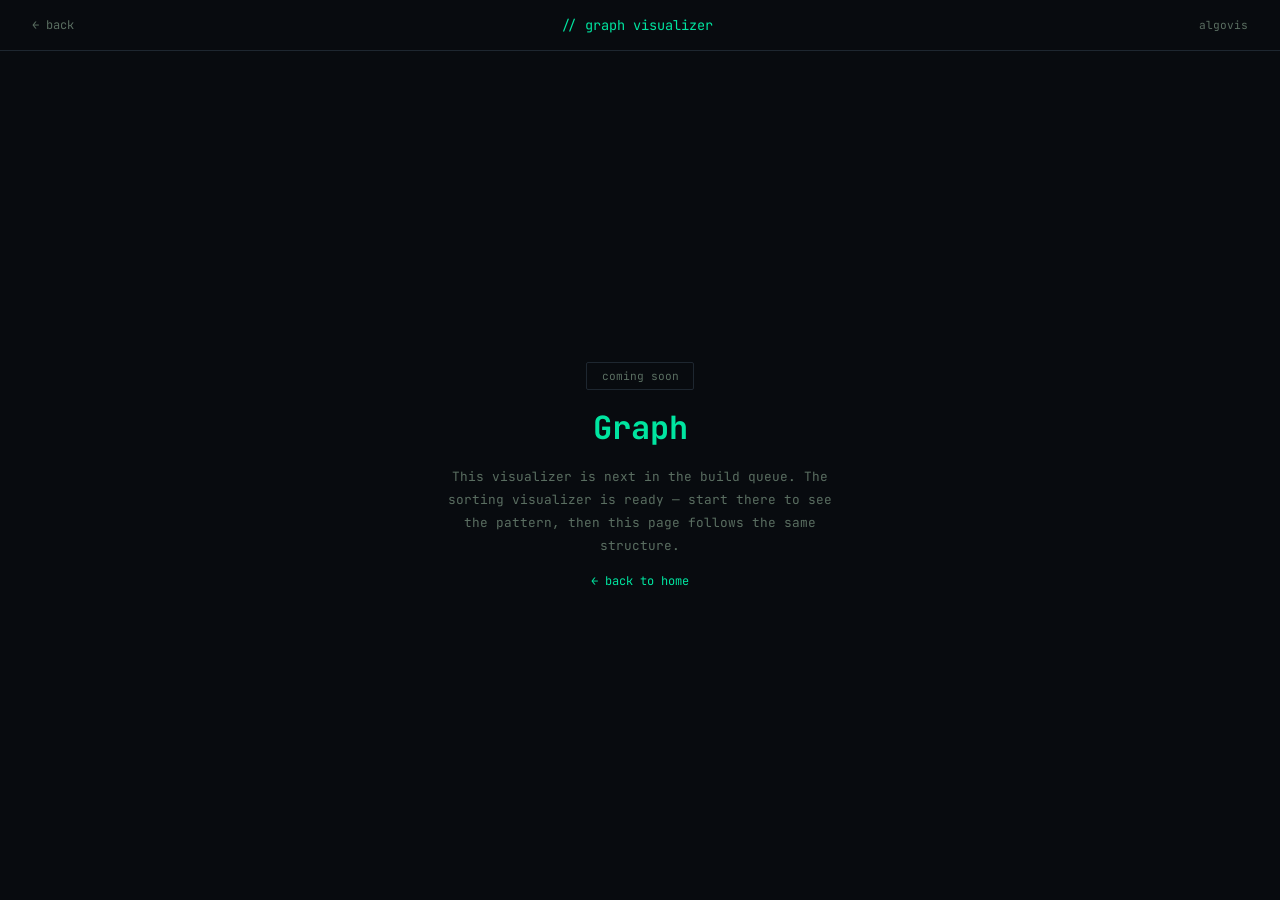
==== graph/index.html @ f1f467e1 "Initial code" ====
<!DOCTYPE html>
<html lang="en">
<head>
  <meta charset="UTF-8" />
  <meta name="viewport" content="width=device-width, initial-scale=1.0" />
  <title>Graph — AlgoVis</title>
  <link href="https://fonts.googleapis.com/css2?family=JetBrains+Mono:wght@400;700&display=swap" rel="stylesheet" />
  <style>
    *, *::before, *::after { box-sizing: border-box; margin: 0; padding: 0; }
    :root { --bg:#080b0f; --border:#1e2730; --accent:#00e5a0; --muted:#5a6e61; --text:#e8f0ea; --mono:'JetBrains Mono',monospace; }
    body { background:var(--bg); color:var(--text); font-family:var(--mono); min-height:100vh; display:flex; flex-direction:column; }
    nav { display:flex; align-items:center; justify-content:space-between; padding:1rem 2rem; border-bottom:1px solid var(--border); }
    a.back { color:var(--muted); text-decoration:none; font-size:0.75rem; } a.back:hover { color:var(--accent); }
    .center { flex:1; display:flex; flex-direction:column; align-items:center; justify-content:center; gap:1rem; text-align:center; padding:2rem; }
    h1 { font-size:2rem; color:var(--accent); }
    p { font-size:0.8rem; color:var(--muted); max-width:400px; line-height:1.8; }
    .badge { border:1px solid var(--border); padding:0.4rem 0.9rem; font-size:0.7rem; color:var(--muted); border-radius:2px; }
  </style>
</head>
<body>
  <nav>
    <a class="back" href="../index.html">← back</a>
    <span style="font-size:0.85rem;color:var(--accent)">// graph visualizer</span>
    <span style="font-size:0.7rem;color:var(--muted)">algovis</span>
  </nav>
  <div class="center">
    <div class="badge">coming soon</div>
    <h1>Graph</h1>
    <p>This visualizer is next in the build queue. The sorting visualizer is ready — start there to see the pattern, then this page follows the same structure.</p>
    <a href="../index.html" style="color:var(--accent);font-size:0.75rem;text-decoration:none">← back to home</a>
  </div>
</body>
</html>
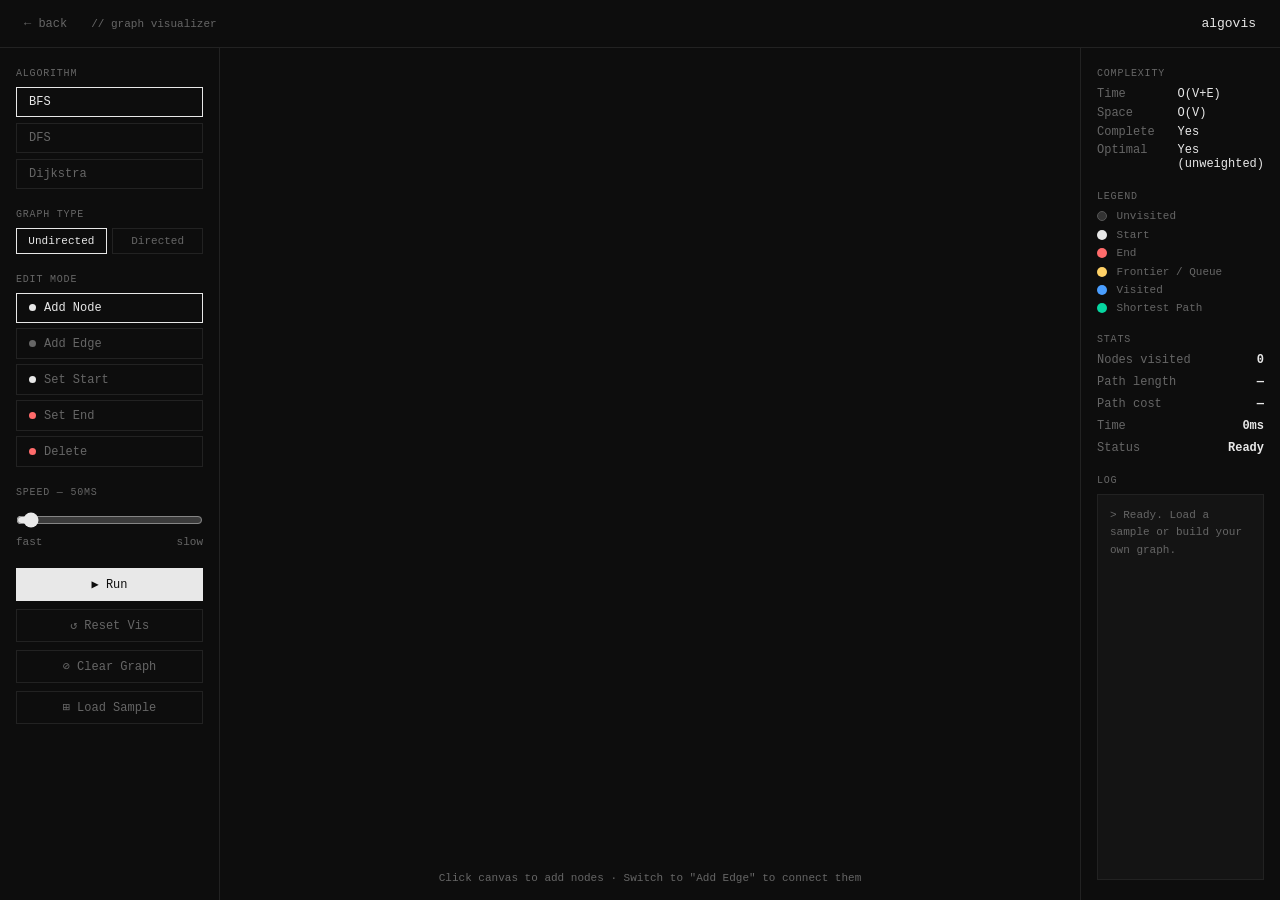
==== commit b031c4c1: "custom input in sorting and Graph implementation" ====
--- a/graph/index.html
+++ b/graph/index.html
@@ -4,30 +4,1044 @@
   <meta charset="UTF-8" />
   <meta name="viewport" content="width=device-width, initial-scale=1.0" />
   <title>Graph — AlgoVis</title>
-  <link href="https://fonts.googleapis.com/css2?family=JetBrains+Mono:wght@400;700&display=swap" rel="stylesheet" />
   <style>
+    /* ── reset & tokens ─────────────────────────────────────── */
     *, *::before, *::after { box-sizing: border-box; margin: 0; padding: 0; }
-    :root { --bg:#080b0f; --border:#1e2730; --accent:#00e5a0; --muted:#5a6e61; --text:#e8f0ea; --mono:'JetBrains Mono',monospace; }
-    body { background:var(--bg); color:var(--text); font-family:var(--mono); min-height:100vh; display:flex; flex-direction:column; }
-    nav { display:flex; align-items:center; justify-content:space-between; padding:1rem 2rem; border-bottom:1px solid var(--border); }
-    a.back { color:var(--muted); text-decoration:none; font-size:0.75rem; } a.back:hover { color:var(--accent); }
-    .center { flex:1; display:flex; flex-direction:column; align-items:center; justify-content:center; gap:1rem; text-align:center; padding:2rem; }
-    h1 { font-size:2rem; color:var(--accent); }
-    p { font-size:0.8rem; color:var(--muted); max-width:400px; line-height:1.8; }
-    .badge { border:1px solid var(--border); padding:0.4rem 0.9rem; font-size:0.7rem; color:var(--muted); border-radius:2px; }
+
+    :root {
+      --bg:        #0d0d0d;
+      --surface:   #141414;
+      --border:    #222;
+      --muted:     #333;
+      --text:      #e8e8e8;
+      --dim:       #666;
+      --accent:    #e8e8e8;
+
+      --node-default:   #1e1e1e;
+      --node-border:    #444;
+      --node-visited:   #2a2a2a;
+      --node-frontier:  #3a3a3a;
+      --node-path:      #e8e8e8;
+      --node-start:     #e8e8e8;
+      --node-end:       #555;
+
+      --edge-default:   #2a2a2a;
+      --edge-active:    #888;
+      --edge-path:      #e8e8e8;
+
+      --col-visited:   #4a9eff;
+      --col-frontier:  #ffd166;
+      --col-path:      #06d6a0;
+      --col-start:     #e8e8e8;
+      --col-end:       #ff6b6b;
+    }
+
+    body {
+      background: var(--bg);
+      color: var(--text);
+      font-family: 'Courier New', Courier, monospace;
+      font-size: 13px;
+      min-height: 100vh;
+      display: flex;
+      flex-direction: column;
+    }
+
+    /* ── header ─────────────────────────────────────────────── */
+    header {
+      display: flex;
+      align-items: center;
+      gap: 1.5rem;
+      padding: 1rem 1.5rem;
+      border-bottom: 1px solid var(--border);
+    }
+    .back-link {
+      color: var(--dim);
+      text-decoration: none;
+      font-size: 12px;
+      transition: color .15s;
+    }
+    .back-link:hover { color: var(--text); }
+    .header-label { color: var(--dim); font-size: 11px; }
+    .header-brand { color: var(--text); font-size: 13px; margin-left: auto; }
+
+    /* ── layout ─────────────────────────────────────────────── */
+    .workspace {
+      display: grid;
+      grid-template-columns: 220px 1fr 200px;
+      flex: 1;
+      overflow: hidden;
+    }
+
+    /* ── sidebar panels ──────────────────────────────────────── */
+    .panel {
+      border-right: 1px solid var(--border);
+      padding: 1.25rem 1rem;
+      display: flex;
+      flex-direction: column;
+      gap: 1.25rem;
+      overflow-y: auto;
+    }
+    .panel-right {
+      border-right: none;
+      border-left: 1px solid var(--border);
+    }
+    .panel-section-label {
+      color: var(--dim);
+      font-size: 10px;
+      letter-spacing: .08em;
+      text-transform: uppercase;
+      margin-bottom: .5rem;
+    }
+
+    /* ── algorithm selector ──────────────────────────────────── */
+    .algo-list { display: flex; flex-direction: column; gap: .35rem; }
+    .algo-btn {
+      background: none;
+      border: 1px solid var(--border);
+      color: var(--dim);
+      font-family: inherit;
+      font-size: 12px;
+      padding: .45rem .75rem;
+      text-align: left;
+      cursor: pointer;
+      transition: all .15s;
+    }
+    .algo-btn:hover  { border-color: #444; color: var(--text); }
+    .algo-btn.active { border-color: var(--text); color: var(--text); }
+
+    /* ── mode selector ───────────────────────────────────────── */
+    .mode-list { display: flex; flex-direction: column; gap: .35rem; }
+    .mode-btn {
+      background: none;
+      border: 1px solid var(--border);
+      color: var(--dim);
+      font-family: inherit;
+      font-size: 12px;
+      padding: .45rem .75rem;
+      text-align: left;
+      cursor: pointer;
+      transition: all .15s;
+      display: flex;
+      align-items: center;
+      gap: .5rem;
+    }
+    .mode-btn:hover  { border-color: #444; color: var(--text); }
+    .mode-btn.active { border-color: var(--text); color: var(--text); }
+    .mode-dot { width: 7px; height: 7px; border-radius: 50%; background: currentColor; flex-shrink: 0; }
+
+    /* ── action buttons ──────────────────────────────────────── */
+    .action-row { display: flex; flex-direction: column; gap: .5rem; }
+    .btn {
+      background: none;
+      border: 1px solid var(--border);
+      color: var(--dim);
+      font-family: inherit;
+      font-size: 12px;
+      padding: .5rem .75rem;
+      cursor: pointer;
+      transition: all .15s;
+      text-align: center;
+    }
+    .btn:hover   { border-color: #555; color: var(--text); }
+    .btn.primary {
+      border-color: var(--text);
+      color: var(--bg);
+      background: var(--text);
+    }
+    .btn.primary:hover { background: #ccc; border-color: #ccc; }
+    .btn:disabled { opacity: .35; cursor: not-allowed; }
+
+    /* ── speed ───────────────────────────────────────────────── */
+    .speed-row { display: flex; justify-content: space-between; font-size: 11px; color: var(--dim); margin-top: .25rem; }
+    input[type=range] {
+      width: 100%;
+      accent-color: var(--text);
+      margin-top: .4rem;
+    }
+
+    /* ── complexity table ────────────────────────────────────── */
+    .complexity-grid {
+      display: grid;
+      grid-template-columns: 1fr 1fr;
+      gap: .3rem 0;
+      font-size: 12px;
+    }
+    .complexity-grid .label { color: var(--dim); }
+    .complexity-grid .val   { color: var(--text); }
+
+    /* ── legend ──────────────────────────────────────────────── */
+    .legend-list { display: flex; flex-direction: column; gap: .4rem; }
+    .legend-item { display: flex; align-items: center; gap: .6rem; font-size: 11px; color: var(--dim); }
+    .legend-dot  { width: 10px; height: 10px; border-radius: 50%; flex-shrink: 0; }
+
+    /* ── stats ───────────────────────────────────────────────── */
+    .stats-list { display: flex; flex-direction: column; gap: .5rem; }
+    .stat-row   { display: flex; justify-content: space-between; font-size: 12px; }
+    .stat-label { color: var(--dim); }
+    .stat-val   { color: var(--text); font-weight: bold; }
+
+    /* ── log ─────────────────────────────────────────────────── */
+    .log-box {
+      background: var(--surface);
+      border: 1px solid var(--border);
+      padding: .6rem .75rem;
+      font-size: 11px;
+      color: var(--dim);
+      line-height: 1.6;
+      min-height: 60px;
+      flex: 1;
+      overflow-y: auto;
+    }
+    .log-box p { margin: .1rem 0; }
+    .log-box p.highlight { color: var(--text); }
+
+    /* ── canvas area ─────────────────────────────────────────── */
+    .canvas-wrap {
+      position: relative;
+      overflow: hidden;
+      background: var(--bg);
+      cursor: crosshair;
+    }
+    canvas {
+      display: block;
+      width: 100%;
+      height: 100%;
+    }
+
+    /* ── canvas hint ─────────────────────────────────────────── */
+    .canvas-hint {
+      position: absolute;
+      bottom: 1rem;
+      left: 50%;
+      transform: translateX(-50%);
+      font-size: 11px;
+      color: var(--dim);
+      pointer-events: none;
+      white-space: nowrap;
+      transition: opacity .3s;
+    }
+
+    /* ── graph type toggle ───────────────────────────────────── */
+    .toggle-row {
+      display: flex;
+      gap: .35rem;
+    }
+    .toggle-btn {
+      flex: 1;
+      background: none;
+      border: 1px solid var(--border);
+      color: var(--dim);
+      font-family: inherit;
+      font-size: 11px;
+      padding: .35rem .4rem;
+      cursor: pointer;
+      transition: all .15s;
+      text-align: center;
+    }
+    .toggle-btn:hover  { border-color: #444; color: var(--text); }
+    .toggle-btn.active { border-color: var(--text); color: var(--text); }
+
+    /* ── scrollbar ───────────────────────────────────────────── */
+    ::-webkit-scrollbar { width: 4px; }
+    ::-webkit-scrollbar-track { background: transparent; }
+    ::-webkit-scrollbar-thumb { background: var(--muted); border-radius: 2px; }
   </style>
 </head>
 <body>
-  <nav>
-    <a class="back" href="../index.html">← back</a>
-    <span style="font-size:0.85rem;color:var(--accent)">// graph visualizer</span>
-    <span style="font-size:0.7rem;color:var(--muted)">algovis</span>
-  </nav>
-  <div class="center">
-    <div class="badge">coming soon</div>
-    <h1>Graph</h1>
-    <p>This visualizer is next in the build queue. The sorting visualizer is ready — start there to see the pattern, then this page follows the same structure.</p>
-    <a href="../index.html" style="color:var(--accent);font-size:0.75rem;text-decoration:none">← back to home</a>
+
+<header>
+  <a class="back-link" href="../index.html">← back</a>
+  <span class="header-label">// graph visualizer</span>
+  <span class="header-brand">algovis</span>
+</header>
+
+<div class="workspace">
+
+  <!-- ── LEFT PANEL ── -->
+  <div class="panel">
+
+    <div>
+      <div class="panel-section-label">Algorithm</div>
+      <div class="algo-list">
+        <button class="algo-btn active" data-algo="bfs">BFS</button>
+        <button class="algo-btn" data-algo="dfs">DFS</button>
+        <button class="algo-btn" data-algo="dijkstra">Dijkstra</button>
+      </div>
+    </div>
+
+    <div>
+      <div class="panel-section-label">Graph Type</div>
+      <div class="toggle-row">
+        <button class="toggle-btn active" id="btn-undirected">Undirected</button>
+        <button class="toggle-btn" id="btn-directed">Directed</button>
+      </div>
+    </div>
+
+    <div>
+      <div class="panel-section-label">Edit Mode</div>
+      <div class="mode-list">
+        <button class="mode-btn active" data-mode="node"><span class="mode-dot"></span>Add Node</button>
+        <button class="mode-btn" data-mode="edge"><span class="mode-dot"></span>Add Edge</button>
+        <button class="mode-btn" data-mode="start"><span class="mode-dot" style="background:var(--col-start)"></span>Set Start</button>
+        <button class="mode-btn" data-mode="end"><span class="mode-dot" style="background:var(--col-end)"></span>Set End</button>
+        <button class="mode-btn" data-mode="delete"><span class="mode-dot" style="background:#ff6b6b"></span>Delete</button>
+      </div>
+    </div>
+
+    <div>
+      <div class="panel-section-label">Speed — <span id="speed-label">50ms</span></div>
+      <input type="range" id="speed" min="10" max="1000" value="50" step="10" />
+      <div class="speed-row"><span>fast</span><span>slow</span></div>
+    </div>
+
+    <div class="action-row">
+      <button class="btn primary" id="btn-run">▶ Run</button>
+      <button class="btn" id="btn-reset-vis">↺ Reset Vis</button>
+      <button class="btn" id="btn-clear">⊘ Clear Graph</button>
+      <button class="btn" id="btn-sample">⊞ Load Sample</button>
+    </div>
+
   </div>
+
+  <!-- ── CANVAS ── -->
+  <div class="canvas-wrap" id="canvas-wrap">
+    <canvas id="graph-canvas"></canvas>
+    <div class="canvas-hint" id="canvas-hint">Click canvas to add nodes · Switch to "Add Edge" to connect them</div>
+  </div>
+
+  <!-- ── RIGHT PANEL ── -->
+  <div class="panel panel-right">
+
+    <div>
+      <div class="panel-section-label">Complexity</div>
+      <div class="complexity-grid" id="complexity-grid">
+        <span class="label">Time</span><span class="val" id="cx-time">O(V+E)</span>
+        <span class="label">Space</span><span class="val" id="cx-space">O(V)</span>
+        <span class="label">Complete</span><span class="val" id="cx-complete">Yes</span>
+        <span class="label">Optimal</span><span class="val" id="cx-optimal">No</span>
+      </div>
+    </div>
+
+    <div>
+      <div class="panel-section-label">Legend</div>
+      <div class="legend-list">
+        <div class="legend-item"><div class="legend-dot" style="background:#333;border:1px solid #555"></div>Unvisited</div>
+        <div class="legend-item"><div class="legend-dot" style="background:var(--col-start)"></div>Start</div>
+        <div class="legend-item"><div class="legend-dot" style="background:var(--col-end)"></div>End</div>
+        <div class="legend-item"><div class="legend-dot" style="background:var(--col-frontier)"></div>Frontier / Queue</div>
+        <div class="legend-item"><div class="legend-dot" style="background:var(--col-visited)"></div>Visited</div>
+        <div class="legend-item"><div class="legend-dot" style="background:var(--col-path)"></div>Shortest Path</div>
+      </div>
+    </div>
+
+    <div>
+      <div class="panel-section-label">Stats</div>
+      <div class="stats-list">
+        <div class="stat-row"><span class="stat-label">Nodes visited</span><span class="stat-val" id="stat-visited">0</span></div>
+        <div class="stat-row"><span class="stat-label">Path length</span><span class="stat-val" id="stat-path">—</span></div>
+        <div class="stat-row"><span class="stat-label">Path cost</span><span class="stat-val" id="stat-cost">—</span></div>
+        <div class="stat-row"><span class="stat-label">Time</span><span class="stat-val" id="stat-time">0ms</span></div>
+        <div class="stat-row"><span class="stat-label">Status</span><span class="stat-val" id="stat-status">Ready</span></div>
+      </div>
+    </div>
+
+    <div style="flex:1;display:flex;flex-direction:column;min-height:0">
+      <div class="panel-section-label">Log</div>
+      <div class="log-box" id="log-box">
+        <p>> Ready. Load a sample or build your own graph.</p>
+      </div>
+    </div>
+
+  </div>
+</div>
+
+<script>
+// ═══════════════════════════════════════════════════════════════
+//  STATE
+// ═══════════════════════════════════════════════════════════════
+const state = {
+  nodes: [],       // { id, x, y, label }
+  edges: [],       // { from, to, weight }
+  startNode: null,
+  endNode: null,
+  mode: 'node',
+  algo: 'bfs',
+  directed: false,
+  speed: 50,
+  running: false,
+  edgeFrom: null,  // node id pending second click for edge
+  // visual state
+  visitedNodes: new Set(),
+  frontierNodes: new Set(),
+  pathNodes: new Set(),
+  activeEdges: new Set(),   // "from-to" strings
+  pathEdges: new Set(),
+};
+
+let nodeCounter = 0;
+
+// ═══════════════════════════════════════════════════════════════
+//  CANVAS SETUP
+// ═══════════════════════════════════════════════════════════════
+const canvas  = document.getElementById('graph-canvas');
+const ctx     = canvas.getContext('2d');
+const wrap    = document.getElementById('canvas-wrap');
+
+function resize() {
+  canvas.width  = wrap.clientWidth;
+  canvas.height = wrap.clientHeight;
+  draw();
+}
+window.addEventListener('resize', resize);
+resize();
+
+// ═══════════════════════════════════════════════════════════════
+//  DRAW
+// ═══════════════════════════════════════════════════════════════
+const NODE_R = 20;
+
+function nodeColor(id) {
+  if (id === state.startNode) return '#e8e8e8';
+  if (id === state.endNode)   return '#ff6b6b';
+  if (state.pathNodes.has(id))     return '#06d6a0';
+  if (state.visitedNodes.has(id))  return '#4a9eff';
+  if (state.frontierNodes.has(id)) return '#ffd166';
+  return '#1e1e1e';
+}
+
+function nodeBorderColor(id) {
+  if (id === state.startNode) return '#ffffff';
+  if (id === state.endNode)   return '#ff6b6b';
+  if (state.pathNodes.has(id))     return '#06d6a0';
+  if (state.visitedNodes.has(id))  return '#4a9eff';
+  if (state.frontierNodes.has(id)) return '#ffd166';
+  if (state.edgeFrom === id)       return '#ffd166';
+  return '#444';
+}
+
+function nodeTextColor(id) {
+  if (id === state.startNode) return '#0d0d0d';
+  if (state.pathNodes.has(id)) return '#0d0d0d';
+  return '#e8e8e8';
+}
+
+function edgeKey(a, b) { return `${a}-${b}`; }
+
+function edgeColor(from, to) {
+  const k1 = edgeKey(from, to), k2 = edgeKey(to, from);
+  if (state.pathEdges.has(k1) || state.pathEdges.has(k2)) return '#06d6a0';
+  if (state.activeEdges.has(k1) || state.activeEdges.has(k2)) return '#4a9eff';
+  return '#2a2a2a';
+}
+
+function edgeWidth(from, to) {
+  const k1 = edgeKey(from, to), k2 = edgeKey(to, from);
+  if (state.pathEdges.has(k1) || state.pathEdges.has(k2)) return 2.5;
+  if (state.activeEdges.has(k1) || state.activeEdges.has(k2)) return 1.5;
+  return 1;
+}
+
+function drawArrow(x1, y1, x2, y2, color, lw) {
+  const dx = x2 - x1, dy = y2 - y1;
+  const len = Math.sqrt(dx*dx + dy*dy);
+  if (len === 0) return;
+  const ux = dx/len, uy = dy/len;
+  const ex = x2 - ux*NODE_R, ey = y2 - uy*NODE_R;
+  const sx = x1 + ux*NODE_R, sy = y1 + uy*NODE_R;
+  const headLen = 10, headAng = Math.PI/6;
+  const ang = Math.atan2(ey-sy, ex-sx);
+
+  ctx.beginPath();
+  ctx.moveTo(sx, sy);
+  ctx.lineTo(ex, ey);
+  ctx.strokeStyle = color;
+  ctx.lineWidth = lw;
+  ctx.stroke();
+
+  ctx.beginPath();
+  ctx.moveTo(ex, ey);
+  ctx.lineTo(ex - headLen*Math.cos(ang-headAng), ey - headLen*Math.sin(ang-headAng));
+  ctx.lineTo(ex - headLen*Math.cos(ang+headAng), ey - headLen*Math.sin(ang+headAng));
+  ctx.closePath();
+  ctx.fillStyle = color;
+  ctx.fill();
+}
+
+function draw() {
+  ctx.clearRect(0, 0, canvas.width, canvas.height);
+
+  // Draw edges
+  for (const e of state.edges) {
+    const a = state.nodes.find(n => n.id === e.from);
+    const b = state.nodes.find(n => n.id === e.to);
+    if (!a || !b) continue;
+    const col = edgeColor(e.from, e.to);
+    const lw  = edgeWidth(e.from, e.to);
+
+    if (state.directed) {
+      drawArrow(a.x, a.y, b.x, b.y, col, lw);
+    } else {
+      ctx.beginPath();
+      ctx.moveTo(a.x, a.y);
+      ctx.lineTo(b.x, b.y);
+      ctx.strokeStyle = col;
+      ctx.lineWidth = lw;
+      ctx.stroke();
+    }
+
+    // Weight label for Dijkstra
+    if (state.algo === 'dijkstra') {
+      const mx = (a.x + b.x) / 2, my = (a.y + b.y) / 2;
+      ctx.fillStyle = '#555';
+      ctx.font = '10px "Courier New", monospace';
+      ctx.textAlign = 'center';
+      ctx.textBaseline = 'middle';
+      ctx.fillText(e.weight, mx, my - 7);
+    }
+  }
+
+  // Pending edge line
+  if (state.edgeFrom !== null && state._mouseX !== undefined) {
+    const a = state.nodes.find(n => n.id === state.edgeFrom);
+    if (a) {
+      ctx.beginPath();
+      ctx.moveTo(a.x, a.y);
+      ctx.lineTo(state._mouseX, state._mouseY);
+      ctx.strokeStyle = '#ffd16688';
+      ctx.lineWidth = 1;
+      ctx.setLineDash([4,4]);
+      ctx.stroke();
+      ctx.setLineDash([]);
+    }
+  }
+
+  // Draw nodes
+  for (const n of state.nodes) {
+    const bg     = nodeColor(n.id);
+    const border = nodeBorderColor(n.id);
+    const txt    = nodeTextColor(n.id);
+
+    ctx.beginPath();
+    ctx.arc(n.x, n.y, NODE_R, 0, Math.PI*2);
+    ctx.fillStyle = bg;
+    ctx.fill();
+    ctx.strokeStyle = border;
+    ctx.lineWidth = 1.5;
+    ctx.stroke();
+
+    ctx.fillStyle = txt;
+    ctx.font = 'bold 11px "Courier New", monospace';
+    ctx.textAlign = 'center';
+    ctx.textBaseline = 'middle';
+    ctx.fillText(n.label, n.x, n.y);
+  }
+}
+
+// ═══════════════════════════════════════════════════════════════
+//  GRAPH HELPERS
+// ═══════════════════════════════════════════════════════════════
+function nodeAt(x, y) {
+  return state.nodes.find(n => {
+    const dx = n.x - x, dy = n.y - y;
+    return Math.sqrt(dx*dx + dy*dy) <= NODE_R;
+  });
+}
+
+function addNode(x, y) {
+  const id    = nodeCounter++;
+  const label = String.fromCharCode(65 + (id % 26)); // A-Z cycling
+  state.nodes.push({ id, x, y, label });
+  hideHint();
+  draw();
+}
+
+function addEdge(from, to) {
+  if (from === to) return;
+  const exists = state.edges.some(e =>
+    (e.from === from && e.to === to) ||
+    (!state.directed && e.from === to && e.to === from)
+  );
+  if (exists) return;
+  const weight = Math.floor(Math.random() * 9) + 1;
+  state.edges.push({ from, to, weight });
+  draw();
+}
+
+function removeNode(id) {
+  state.nodes = state.nodes.filter(n => n.id !== id);
+  state.edges = state.edges.filter(e => e.from !== id && e.to !== id);
+  if (state.startNode === id) state.startNode = null;
+  if (state.endNode   === id) state.endNode   = null;
+}
+
+function getNeighbors(id) {
+  const result = [];
+  for (const e of state.edges) {
+    if (e.from === id) result.push({ id: e.to, weight: e.weight, edgeFrom: e.from, edgeTo: e.to });
+    if (!state.directed && e.to === id) result.push({ id: e.from, weight: e.weight, edgeFrom: e.to, edgeTo: e.from });
+  }
+  return result;
+}
+
+function sleep(ms) { return new Promise(r => setTimeout(r, ms)); }
+
+// ═══════════════════════════════════════════════════════════════
+//  LOGGING
+// ═══════════════════════════════════════════════════════════════
+const logBox = document.getElementById('log-box');
+function log(msg, highlight=false) {
+  const p = document.createElement('p');
+  p.textContent = '> ' + msg;
+  if (highlight) p.className = 'highlight';
+  logBox.appendChild(p);
+  logBox.scrollTop = logBox.scrollHeight;
+  if (logBox.children.length > 40) logBox.removeChild(logBox.firstChild);
+}
+function clearLog() { logBox.innerHTML = ''; }
+
+// ═══════════════════════════════════════════════════════════════
+//  STATS
+// ═══════════════════════════════════════════════════════════════
+function updateStats(visited, pathLen, cost, time, status) {
+  document.getElementById('stat-visited').textContent = visited ?? 0;
+  document.getElementById('stat-path').textContent    = pathLen ?? '—';
+  document.getElementById('stat-cost').textContent    = cost ?? '—';
+  document.getElementById('stat-time').textContent    = time != null ? time + 'ms' : '0ms';
+  document.getElementById('stat-status').textContent  = status ?? 'Ready';
+}
+
+// ═══════════════════════════════════════════════════════════════
+//  COMPLEXITY DATA
+// ═══════════════════════════════════════════════════════════════
+const COMPLEXITY = {
+  bfs:      { time:'O(V+E)', space:'O(V)', complete:'Yes', optimal:'Yes (unweighted)' },
+  dfs:      { time:'O(V+E)', space:'O(V)', complete:'Yes', optimal:'No' },
+  dijkstra: { time:'O((V+E)logV)', space:'O(V)', complete:'Yes', optimal:'Yes' },
+};
+
+function updateComplexity() {
+  const c = COMPLEXITY[state.algo];
+  document.getElementById('cx-time').textContent     = c.time;
+  document.getElementById('cx-space').textContent    = c.space;
+  document.getElementById('cx-complete').textContent = c.complete;
+  document.getElementById('cx-optimal').textContent  = c.optimal;
+}
+
+// ═══════════════════════════════════════════════════════════════
+//  ALGORITHMS
+// ═══════════════════════════════════════════════════════════════
+function labelOf(id) {
+  const n = state.nodes.find(n => n.id === id);
+  return n ? n.label : '?';
+}
+
+async function runBFS() {
+  const src = state.startNode, dst = state.endNode;
+  const parent = {}, visited = new Set();
+  const queue = [src];
+  visited.add(src);
+  state.frontierNodes.add(src);
+  let visitedCount = 0;
+  const t0 = performance.now();
+
+  log(`BFS from ${labelOf(src)}${dst !== null ? ' → ' + labelOf(dst) : ''}`, true);
+
+  while (queue.length && state.running) {
+    const curr = queue.shift();
+    state.frontierNodes.delete(curr);
+    state.visitedNodes.add(curr);
+    visitedCount++;
+    log(`Visit ${labelOf(curr)}`);
+    updateStats(visitedCount, null, null, Math.round(performance.now()-t0), 'Running');
+    draw();
+    await sleep(state.speed);
+
+    if (curr === dst) break;
+
+    for (const nb of getNeighbors(curr)) {
+      if (!visited.has(nb.id)) {
+        visited.add(nb.id);
+        parent[nb.id] = curr;
+        state.frontierNodes.add(nb.id);
+        state.activeEdges.add(edgeKey(curr, nb.id));
+        queue.push(nb.id);
+      }
+    }
+  }
+
+  // reconstruct path
+  if (dst !== null && state.visitedNodes.has(dst)) {
+    let cur = dst; const path = [];
+    while (cur !== undefined) { path.unshift(cur); cur = parent[cur]; }
+    for (let i=0; i<path.length; i++) {
+      state.pathNodes.add(path[i]);
+      if (i>0) { state.pathEdges.add(edgeKey(path[i-1], path[i])); state.pathEdges.add(edgeKey(path[i], path[i-1])); }
+    }
+    const elapsed = Math.round(performance.now()-t0);
+    log(`Path: ${path.map(labelOf).join(' → ')}`, true);
+    updateStats(visitedCount, path.length-1, path.length-1, elapsed, 'Done');
+  } else if (dst !== null) {
+    log('No path found.', true);
+    updateStats(visitedCount, null, null, Math.round(performance.now()-t0), 'No path');
+  } else {
+    updateStats(visitedCount, null, null, Math.round(performance.now()-t0), 'Done');
+  }
+  draw();
+}
+
+async function runDFS() {
+  const src = state.startNode, dst = state.endNode;
+  const parent = {}, visited = new Set();
+  const stack = [src];
+  const t0 = performance.now();
+  let visitedCount = 0;
+  let found = false;
+
+  log(`DFS from ${labelOf(src)}${dst !== null ? ' → ' + labelOf(dst) : ''}`, true);
+
+  while (stack.length && state.running) {
+    const curr = stack.pop();
+    if (visited.has(curr)) continue;
+    visited.add(curr);
+    state.visitedNodes.add(curr);
+    state.frontierNodes.delete(curr);
+    visitedCount++;
+    log(`Visit ${labelOf(curr)}`);
+    updateStats(visitedCount, null, null, Math.round(performance.now()-t0), 'Running');
+    draw();
+    await sleep(state.speed);
+
+    if (curr === dst) { found = true; break; }
+
+    for (const nb of getNeighbors(curr)) {
+      if (!visited.has(nb.id)) {
+        parent[nb.id] = curr;
+        state.frontierNodes.add(nb.id);
+        state.activeEdges.add(edgeKey(curr, nb.id));
+        stack.push(nb.id);
+      }
+    }
+  }
+
+  if (dst !== null && found) {
+    let cur = dst; const path = [];
+    while (cur !== undefined) { path.unshift(cur); cur = parent[cur]; }
+    for (let i=0; i<path.length; i++) {
+      state.pathNodes.add(path[i]);
+      if (i>0) { state.pathEdges.add(edgeKey(path[i-1], path[i])); state.pathEdges.add(edgeKey(path[i], path[i-1])); }
+    }
+    log(`Path: ${path.map(labelOf).join(' → ')}`, true);
+    updateStats(visitedCount, path.length-1, path.length-1, Math.round(performance.now()-t0), 'Done');
+  } else if (dst !== null) {
+    log('No path found.', true);
+    updateStats(visitedCount, null, null, Math.round(performance.now()-t0), 'No path');
+  } else {
+    updateStats(visitedCount, null, null, Math.round(performance.now()-t0), 'Done');
+  }
+  draw();
+}
+
+async function runDijkstra() {
+  const src = state.startNode;
+  const dst = state.endNode;
+  const dist = {}, parent = {}, visited = new Set();
+  for (const n of state.nodes) dist[n.id] = Infinity;
+  dist[src] = 0;
+  // Simple min-priority queue via array
+  const pq = [{ id: src, d: 0 }];
+  const t0 = performance.now();
+  let visitedCount = 0;
+
+  log(`Dijkstra from ${labelOf(src)}${dst !== null ? ' → ' + labelOf(dst) : ''}`, true);
+
+  while (pq.length && state.running) {
+    pq.sort((a,b) => a.d - b.d);
+    const { id: curr, d: currDist } = pq.shift();
+    if (visited.has(curr)) continue;
+    visited.add(curr);
+    state.visitedNodes.add(curr);
+    state.frontierNodes.delete(curr);
+    visitedCount++;
+    log(`Visit ${labelOf(curr)}  dist=${currDist}`);
+    updateStats(visitedCount, null, null, Math.round(performance.now()-t0), 'Running');
+    draw();
+    await sleep(state.speed);
+
+    if (curr === dst) break;
+
+    for (const nb of getNeighbors(curr)) {
+      const nd = currDist + nb.weight;
+      if (nd < dist[nb.id]) {
+        dist[nb.id] = nd;
+        parent[nb.id] = curr;
+        state.frontierNodes.add(nb.id);
+        state.activeEdges.add(edgeKey(curr, nb.id));
+        pq.push({ id: nb.id, d: nd });
+      }
+    }
+  }
+
+  if (dst !== null && dist[dst] < Infinity) {
+    let cur = dst; const path = [];
+    while (cur !== undefined) { path.unshift(cur); cur = parent[cur]; }
+    for (let i=0; i<path.length; i++) {
+      state.pathNodes.add(path[i]);
+      if (i>0) { state.pathEdges.add(edgeKey(path[i-1], path[i])); state.pathEdges.add(edgeKey(path[i], path[i-1])); }
+    }
+    log(`Path: ${path.map(labelOf).join(' → ')}  cost=${dist[dst]}`, true);
+    updateStats(visitedCount, path.length-1, dist[dst], Math.round(performance.now()-t0), 'Done');
+  } else if (dst !== null) {
+    log('No path found.', true);
+    updateStats(visitedCount, null, null, Math.round(performance.now()-t0), 'No path');
+  } else {
+    updateStats(visitedCount, null, null, Math.round(performance.now()-t0), 'Done');
+  }
+  draw();
+}
+
+// ═══════════════════════════════════════════════════════════════
+//  SAMPLE GRAPH
+// ═══════════════════════════════════════════════════════════════
+function loadSample() {
+  clearGraph();
+  const W = canvas.width, H = canvas.height;
+  const cx = W/2, cy = H/2;
+  const positions = [
+    [cx,       cy-160],  // A 0
+    [cx-160,   cy-60],   // B 1
+    [cx+160,   cy-60],   // C 2
+    [cx-240,   cy+80],   // D 3
+    [cx-60,    cy+80],   // E 4
+    [cx+60,    cy+80],   // F 5
+    [cx+240,   cy+80],   // G 6
+    [cx,       cy+200],  // H 7
+  ];
+  positions.forEach(([x,y]) => addNode(x, y));
+
+  const edgePairs = [[0,1],[0,2],[1,3],[1,4],[2,5],[2,6],[4,5],[3,7],[5,7],[6,7]];
+  edgePairs.forEach(([a,b]) => addEdge(state.nodes[a].id, state.nodes[b].id));
+
+  state.startNode = state.nodes[0].id;
+  state.endNode   = state.nodes[7].id;
+  log('Sample graph loaded. Press Run.', true);
+  draw();
+}
+
+function clearGraph() {
+  state.nodes = [];
+  state.edges = [];
+  state.startNode = null;
+  state.endNode   = null;
+  state.edgeFrom  = null;
+  nodeCounter = 0;
+  resetVis();
+}
+
+function resetVis() {
+  state.visitedNodes.clear();
+  state.frontierNodes.clear();
+  state.pathNodes.clear();
+  state.activeEdges.clear();
+  state.pathEdges.clear();
+  state.running = false;
+  updateStats(0, null, null, 0, 'Ready');
+  draw();
+}
+
+// ═══════════════════════════════════════════════════════════════
+//  CANVAS INTERACTION
+// ═══════════════════════════════════════════════════════════════
+let dragging = null, dragOffX = 0, dragOffY = 0, didDrag = false;
+
+canvas.addEventListener('mousedown', e => {
+  const { x, y } = canvasPos(e);
+  const hit = nodeAt(x, y);
+  if (hit && state.mode !== 'delete' && state.mode !== 'start' && state.mode !== 'end' && state.mode !== 'edge') {
+    dragging = hit; dragOffX = x - hit.x; dragOffY = y - hit.y; didDrag = false;
+    return;
+  }
+});
+
+canvas.addEventListener('mousemove', e => {
+  const { x, y } = canvasPos(e);
+  state._mouseX = x; state._mouseY = y;
+  if (dragging) {
+    dragging.x = x - dragOffX;
+    dragging.y = y - dragOffY;
+    didDrag = true;
+    draw();
+    return;
+  }
+  if (state.edgeFrom !== null) draw();
+});
+
+canvas.addEventListener('mouseup', e => {
+  if (dragging) { dragging = null; return; }
+});
+
+canvas.addEventListener('click', e => {
+  if (didDrag) { didDrag = false; return; }
+  const { x, y } = canvasPos(e);
+  const hit = nodeAt(x, y);
+
+  if (state.mode === 'node') {
+    if (!hit) addNode(x, y);
+    return;
+  }
+  if (state.mode === 'start') {
+    if (hit) { state.startNode = hit.id; draw(); log(`Start → ${labelOf(hit.id)}`); }
+    return;
+  }
+  if (state.mode === 'end') {
+    if (hit) { state.endNode = hit.id; draw(); log(`End → ${labelOf(hit.id)}`); }
+    return;
+  }
+  if (state.mode === 'delete') {
+    if (hit) { removeNode(hit.id); draw(); log(`Deleted ${labelOf(hit.id)}`); }
+    else {
+      // delete edge near click
+      const ei = nearestEdgeIndex(x, y, 12);
+      if (ei >= 0) { state.edges.splice(ei,1); draw(); log('Edge deleted'); }
+    }
+    return;
+  }
+  if (state.mode === 'edge') {
+    if (!hit) { state.edgeFrom = null; draw(); return; }
+    if (state.edgeFrom === null) {
+      state.edgeFrom = hit.id;
+      log(`Edge from ${labelOf(hit.id)} — click target node`);
+      draw();
+    } else {
+      if (hit.id !== state.edgeFrom) {
+        addEdge(state.edgeFrom, hit.id);
+        log(`Edge ${labelOf(state.edgeFrom)} → ${labelOf(hit.id)}`);
+      }
+      state.edgeFrom = null;
+      draw();
+    }
+    return;
+  }
+});
+
+function canvasPos(e) {
+  const r = canvas.getBoundingClientRect();
+  return { x: e.clientX - r.left, y: e.clientY - r.top };
+}
+
+function nearestEdgeIndex(px, py, threshold) {
+  let best = -1, bestD = threshold;
+  state.edges.forEach((e, i) => {
+    const a = state.nodes.find(n => n.id === e.from);
+    const b = state.nodes.find(n => n.id === e.to);
+    if (!a || !b) return;
+    const d = pointLineSegDist(px, py, a.x, a.y, b.x, b.y);
+    if (d < bestD) { bestD = d; best = i; }
+  });
+  return best;
+}
+
+function pointLineSegDist(px, py, x1, y1, x2, y2) {
+  const dx = x2-x1, dy = y2-y1;
+  const lenSq = dx*dx + dy*dy;
+  if (lenSq === 0) return Math.hypot(px-x1, py-y1);
+  const t = Math.max(0, Math.min(1, ((px-x1)*dx + (py-y1)*dy) / lenSq));
+  return Math.hypot(px - (x1+t*dx), py - (y1+t*dy));
+}
+
+// ═══════════════════════════════════════════════════════════════
+//  UI CONTROLS
+// ═══════════════════════════════════════════════════════════════
+function hideHint() {
+  document.getElementById('canvas-hint').style.opacity = '0';
+}
+
+// Algorithm buttons
+document.querySelectorAll('.algo-btn').forEach(btn => {
+  btn.addEventListener('click', () => {
+    if (state.running) return;
+    document.querySelectorAll('.algo-btn').forEach(b => b.classList.remove('active'));
+    btn.classList.add('active');
+    state.algo = btn.dataset.algo;
+    updateComplexity();
+    resetVis();
+    clearLog();
+    log('Algorithm changed to ' + btn.textContent + '. Press Run.');
+  });
+});
+
+// Mode buttons
+document.querySelectorAll('.mode-btn').forEach(btn => {
+  btn.addEventListener('click', () => {
+    document.querySelectorAll('.mode-btn').forEach(b => b.classList.remove('active'));
+    btn.classList.add('active');
+    state.mode = btn.dataset.mode;
+    state.edgeFrom = null;
+    draw();
+  });
+});
+
+// Directed toggle
+document.getElementById('btn-undirected').addEventListener('click', () => {
+  state.directed = false;
+  document.getElementById('btn-undirected').classList.add('active');
+  document.getElementById('btn-directed').classList.remove('active');
+  resetVis(); clearLog(); log('Undirected graph mode.');
+});
+document.getElementById('btn-directed').addEventListener('click', () => {
+  state.directed = true;
+  document.getElementById('btn-directed').classList.add('active');
+  document.getElementById('btn-undirected').classList.remove('active');
+  resetVis(); clearLog(); log('Directed graph mode.');
+});
+
+// Speed
+document.getElementById('speed').addEventListener('input', function() {
+  state.speed = +this.value;
+  document.getElementById('speed-label').textContent = this.value + 'ms';
+});
+
+// Run
+document.getElementById('btn-run').addEventListener('click', async () => {
+  if (state.running) return;
+  if (state.nodes.length === 0) { log('No nodes. Load sample or add nodes.'); return; }
+  if (state.startNode === null) { log('Set a start node first (Edit Mode → Set Start).'); return; }
+
+  resetVis();
+  clearLog();
+  state.running = true;
+  document.getElementById('btn-run').disabled = true;
+
+  if (state.algo === 'bfs')      await runBFS();
+  else if (state.algo === 'dfs') await runDFS();
+  else                           await runDijkstra();
+
+  state.running = false;
+  document.getElementById('btn-run').disabled = false;
+});
+
+// Reset vis
+document.getElementById('btn-reset-vis').addEventListener('click', () => {
+  if (state.running) { state.running = false; }
+  setTimeout(() => { resetVis(); clearLog(); log('Visualization reset. Press Run.'); }, 50);
+});
+
+// Clear graph
+document.getElementById('btn-clear').addEventListener('click', () => {
+  if (state.running) { state.running = false; }
+  setTimeout(() => { clearGraph(); clearLog(); log('Graph cleared.'); draw(); }, 50);
+});
+
+// Sample
+document.getElementById('btn-sample').addEventListener('click', () => {
+  if (state.running) return;
+  clearLog();
+  loadSample();
+});
+
+// ═══════════════════════════════════════════════════════════════
+//  INIT
+// ═══════════════════════════════════════════════════════════════
+updateComplexity();
+</script>
 </body>
 </html>
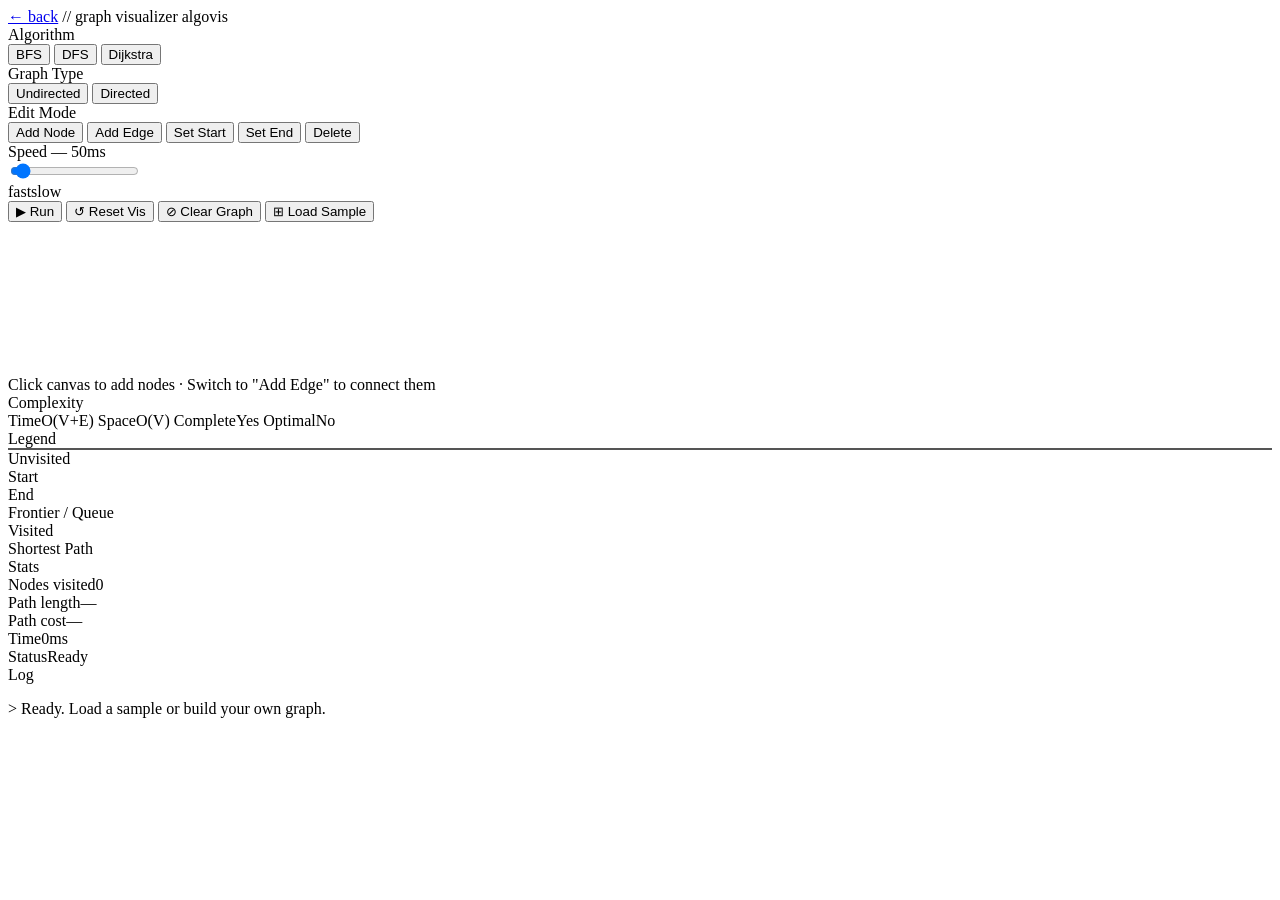
==== commit 55a99c22: "Migrate styles to external CSS and clean comments Replaced internal styles with an external styleshe" ====
--- a/graph/index.html
+++ b/graph/index.html
@@ -4,248 +4,7 @@
   <meta charset="UTF-8" />
   <meta name="viewport" content="width=device-width, initial-scale=1.0" />
   <title>Graph — AlgoVis</title>
-  <style>
-    /* ── reset & tokens ─────────────────────────────────────── */
-    *, *::before, *::after { box-sizing: border-box; margin: 0; padding: 0; }
-
-    :root {
-      --bg:        #0d0d0d;
-      --surface:   #141414;
-      --border:    #222;
-      --muted:     #333;
-      --text:      #e8e8e8;
-      --dim:       #666;
-      --accent:    #e8e8e8;
-
-      --node-default:   #1e1e1e;
-      --node-border:    #444;
-      --node-visited:   #2a2a2a;
-      --node-frontier:  #3a3a3a;
-      --node-path:      #e8e8e8;
-      --node-start:     #e8e8e8;
-      --node-end:       #555;
-
-      --edge-default:   #2a2a2a;
-      --edge-active:    #888;
-      --edge-path:      #e8e8e8;
-
-      --col-visited:   #4a9eff;
-      --col-frontier:  #ffd166;
-      --col-path:      #06d6a0;
-      --col-start:     #e8e8e8;
-      --col-end:       #ff6b6b;
-    }
-
-    body {
-      background: var(--bg);
-      color: var(--text);
-      font-family: 'Courier New', Courier, monospace;
-      font-size: 13px;
-      min-height: 100vh;
-      display: flex;
-      flex-direction: column;
-    }
-
-    /* ── header ─────────────────────────────────────────────── */
-    header {
-      display: flex;
-      align-items: center;
-      gap: 1.5rem;
-      padding: 1rem 1.5rem;
-      border-bottom: 1px solid var(--border);
-    }
-    .back-link {
-      color: var(--dim);
-      text-decoration: none;
-      font-size: 12px;
-      transition: color .15s;
-    }
-    .back-link:hover { color: var(--text); }
-    .header-label { color: var(--dim); font-size: 11px; }
-    .header-brand { color: var(--text); font-size: 13px; margin-left: auto; }
-
-    /* ── layout ─────────────────────────────────────────────── */
-    .workspace {
-      display: grid;
-      grid-template-columns: 220px 1fr 200px;
-      flex: 1;
-      overflow: hidden;
-    }
-
-    /* ── sidebar panels ──────────────────────────────────────── */
-    .panel {
-      border-right: 1px solid var(--border);
-      padding: 1.25rem 1rem;
-      display: flex;
-      flex-direction: column;
-      gap: 1.25rem;
-      overflow-y: auto;
-    }
-    .panel-right {
-      border-right: none;
-      border-left: 1px solid var(--border);
-    }
-    .panel-section-label {
-      color: var(--dim);
-      font-size: 10px;
-      letter-spacing: .08em;
-      text-transform: uppercase;
-      margin-bottom: .5rem;
-    }
-
-    /* ── algorithm selector ──────────────────────────────────── */
-    .algo-list { display: flex; flex-direction: column; gap: .35rem; }
-    .algo-btn {
-      background: none;
-      border: 1px solid var(--border);
-      color: var(--dim);
-      font-family: inherit;
-      font-size: 12px;
-      padding: .45rem .75rem;
-      text-align: left;
-      cursor: pointer;
-      transition: all .15s;
-    }
-    .algo-btn:hover  { border-color: #444; color: var(--text); }
-    .algo-btn.active { border-color: var(--text); color: var(--text); }
-
-    /* ── mode selector ───────────────────────────────────────── */
-    .mode-list { display: flex; flex-direction: column; gap: .35rem; }
-    .mode-btn {
-      background: none;
-      border: 1px solid var(--border);
-      color: var(--dim);
-      font-family: inherit;
-      font-size: 12px;
-      padding: .45rem .75rem;
-      text-align: left;
-      cursor: pointer;
-      transition: all .15s;
-      display: flex;
-      align-items: center;
-      gap: .5rem;
-    }
-    .mode-btn:hover  { border-color: #444; color: var(--text); }
-    .mode-btn.active { border-color: var(--text); color: var(--text); }
-    .mode-dot { width: 7px; height: 7px; border-radius: 50%; background: currentColor; flex-shrink: 0; }
-
-    /* ── action buttons ──────────────────────────────────────── */
-    .action-row { display: flex; flex-direction: column; gap: .5rem; }
-    .btn {
-      background: none;
-      border: 1px solid var(--border);
-      color: var(--dim);
-      font-family: inherit;
-      font-size: 12px;
-      padding: .5rem .75rem;
-      cursor: pointer;
-      transition: all .15s;
-      text-align: center;
-    }
-    .btn:hover   { border-color: #555; color: var(--text); }
-    .btn.primary {
-      border-color: var(--text);
-      color: var(--bg);
-      background: var(--text);
-    }
-    .btn.primary:hover { background: #ccc; border-color: #ccc; }
-    .btn:disabled { opacity: .35; cursor: not-allowed; }
-
-    /* ── speed ───────────────────────────────────────────────── */
-    .speed-row { display: flex; justify-content: space-between; font-size: 11px; color: var(--dim); margin-top: .25rem; }
-    input[type=range] {
-      width: 100%;
-      accent-color: var(--text);
-      margin-top: .4rem;
-    }
-
-    /* ── complexity table ────────────────────────────────────── */
-    .complexity-grid {
-      display: grid;
-      grid-template-columns: 1fr 1fr;
-      gap: .3rem 0;
-      font-size: 12px;
-    }
-    .complexity-grid .label { color: var(--dim); }
-    .complexity-grid .val   { color: var(--text); }
-
-    /* ── legend ──────────────────────────────────────────────── */
-    .legend-list { display: flex; flex-direction: column; gap: .4rem; }
-    .legend-item { display: flex; align-items: center; gap: .6rem; font-size: 11px; color: var(--dim); }
-    .legend-dot  { width: 10px; height: 10px; border-radius: 50%; flex-shrink: 0; }
-
-    /* ── stats ───────────────────────────────────────────────── */
-    .stats-list { display: flex; flex-direction: column; gap: .5rem; }
-    .stat-row   { display: flex; justify-content: space-between; font-size: 12px; }
-    .stat-label { color: var(--dim); }
-    .stat-val   { color: var(--text); font-weight: bold; }
-
-    /* ── log ─────────────────────────────────────────────────── */
-    .log-box {
-      background: var(--surface);
-      border: 1px solid var(--border);
-      padding: .6rem .75rem;
-      font-size: 11px;
-      color: var(--dim);
-      line-height: 1.6;
-      min-height: 60px;
-      flex: 1;
-      overflow-y: auto;
-    }
-    .log-box p { margin: .1rem 0; }
-    .log-box p.highlight { color: var(--text); }
-
-    /* ── canvas area ─────────────────────────────────────────── */
-    .canvas-wrap {
-      position: relative;
-      overflow: hidden;
-      background: var(--bg);
-      cursor: crosshair;
-    }
-    canvas {
-      display: block;
-      width: 100%;
-      height: 100%;
-    }
-
-    /* ── canvas hint ─────────────────────────────────────────── */
-    .canvas-hint {
-      position: absolute;
-      bottom: 1rem;
-      left: 50%;
-      transform: translateX(-50%);
-      font-size: 11px;
-      color: var(--dim);
-      pointer-events: none;
-      white-space: nowrap;
-      transition: opacity .3s;
-    }
-
-    /* ── graph type toggle ───────────────────────────────────── */
-    .toggle-row {
-      display: flex;
-      gap: .35rem;
-    }
-    .toggle-btn {
-      flex: 1;
-      background: none;
-      border: 1px solid var(--border);
-      color: var(--dim);
-      font-family: inherit;
-      font-size: 11px;
-      padding: .35rem .4rem;
-      cursor: pointer;
-      transition: all .15s;
-      text-align: center;
-    }
-    .toggle-btn:hover  { border-color: #444; color: var(--text); }
-    .toggle-btn.active { border-color: var(--text); color: var(--text); }
-
-    /* ── scrollbar ───────────────────────────────────────────── */
-    ::-webkit-scrollbar { width: 4px; }
-    ::-webkit-scrollbar-track { background: transparent; }
-    ::-webkit-scrollbar-thumb { background: var(--muted); border-radius: 2px; }
-  </style>
+  <link rel="stylesheet" href="css/styles.css" />
 </head>
 <body>
 
@@ -257,7 +16,7 @@
 
 <div class="workspace">
 
-  <!-- ── LEFT PANEL ── -->
+  <!-- LEFT PANEL -->
   <div class="panel">
 
     <div>
@@ -303,13 +62,13 @@
 
   </div>
 
-  <!-- ── CANVAS ── -->
+  <!-- CANVAS -->
   <div class="canvas-wrap" id="canvas-wrap">
     <canvas id="graph-canvas"></canvas>
     <div class="canvas-hint" id="canvas-hint">Click canvas to add nodes · Switch to "Add Edge" to connect them</div>
   </div>
 
-  <!-- ── RIGHT PANEL ── -->
+  <!-- RIGHT PANEL -->
   <div class="panel panel-right">
 
     <div>
@@ -355,693 +114,6 @@
   </div>
 </div>
 
-<script>
-// ═══════════════════════════════════════════════════════════════
-//  STATE
-// ═══════════════════════════════════════════════════════════════
-const state = {
-  nodes: [],       // { id, x, y, label }
-  edges: [],       // { from, to, weight }
-  startNode: null,
-  endNode: null,
-  mode: 'node',
-  algo: 'bfs',
-  directed: false,
-  speed: 50,
-  running: false,
-  edgeFrom: null,  // node id pending second click for edge
-  // visual state
-  visitedNodes: new Set(),
-  frontierNodes: new Set(),
-  pathNodes: new Set(),
-  activeEdges: new Set(),   // "from-to" strings
-  pathEdges: new Set(),
-};
-
-let nodeCounter = 0;
-
-// ═══════════════════════════════════════════════════════════════
-//  CANVAS SETUP
-// ═══════════════════════════════════════════════════════════════
-const canvas  = document.getElementById('graph-canvas');
-const ctx     = canvas.getContext('2d');
-const wrap    = document.getElementById('canvas-wrap');
-
-function resize() {
-  canvas.width  = wrap.clientWidth;
-  canvas.height = wrap.clientHeight;
-  draw();
-}
-window.addEventListener('resize', resize);
-resize();
-
-// ═══════════════════════════════════════════════════════════════
-//  DRAW
-// ═══════════════════════════════════════════════════════════════
-const NODE_R = 20;
-
-function nodeColor(id) {
-  if (id === state.startNode) return '#e8e8e8';
-  if (id === state.endNode)   return '#ff6b6b';
-  if (state.pathNodes.has(id))     return '#06d6a0';
-  if (state.visitedNodes.has(id))  return '#4a9eff';
-  if (state.frontierNodes.has(id)) return '#ffd166';
-  return '#1e1e1e';
-}
-
-function nodeBorderColor(id) {
-  if (id === state.startNode) return '#ffffff';
-  if (id === state.endNode)   return '#ff6b6b';
-  if (state.pathNodes.has(id))     return '#06d6a0';
-  if (state.visitedNodes.has(id))  return '#4a9eff';
-  if (state.frontierNodes.has(id)) return '#ffd166';
-  if (state.edgeFrom === id)       return '#ffd166';
-  return '#444';
-}
-
-function nodeTextColor(id) {
-  if (id === state.startNode) return '#0d0d0d';
-  if (state.pathNodes.has(id)) return '#0d0d0d';
-  return '#e8e8e8';
-}
-
-function edgeKey(a, b) { return `${a}-${b}`; }
-
-function edgeColor(from, to) {
-  const k1 = edgeKey(from, to), k2 = edgeKey(to, from);
-  if (state.pathEdges.has(k1) || state.pathEdges.has(k2)) return '#06d6a0';
-  if (state.activeEdges.has(k1) || state.activeEdges.has(k2)) return '#4a9eff';
-  return '#2a2a2a';
-}
-
-function edgeWidth(from, to) {
-  const k1 = edgeKey(from, to), k2 = edgeKey(to, from);
-  if (state.pathEdges.has(k1) || state.pathEdges.has(k2)) return 2.5;
-  if (state.activeEdges.has(k1) || state.activeEdges.has(k2)) return 1.5;
-  return 1;
-}
-
-function drawArrow(x1, y1, x2, y2, color, lw) {
-  const dx = x2 - x1, dy = y2 - y1;
-  const len = Math.sqrt(dx*dx + dy*dy);
-  if (len === 0) return;
-  const ux = dx/len, uy = dy/len;
-  const ex = x2 - ux*NODE_R, ey = y2 - uy*NODE_R;
-  const sx = x1 + ux*NODE_R, sy = y1 + uy*NODE_R;
-  const headLen = 10, headAng = Math.PI/6;
-  const ang = Math.atan2(ey-sy, ex-sx);
-
-  ctx.beginPath();
-  ctx.moveTo(sx, sy);
-  ctx.lineTo(ex, ey);
-  ctx.strokeStyle = color;
-  ctx.lineWidth = lw;
-  ctx.stroke();
-
-  ctx.beginPath();
-  ctx.moveTo(ex, ey);
-  ctx.lineTo(ex - headLen*Math.cos(ang-headAng), ey - headLen*Math.sin(ang-headAng));
-  ctx.lineTo(ex - headLen*Math.cos(ang+headAng), ey - headLen*Math.sin(ang+headAng));
-  ctx.closePath();
-  ctx.fillStyle = color;
-  ctx.fill();
-}
-
-function draw() {
-  ctx.clearRect(0, 0, canvas.width, canvas.height);
-
-  // Draw edges
-  for (const e of state.edges) {
-    const a = state.nodes.find(n => n.id === e.from);
-    const b = state.nodes.find(n => n.id === e.to);
-    if (!a || !b) continue;
-    const col = edgeColor(e.from, e.to);
-    const lw  = edgeWidth(e.from, e.to);
-
-    if (state.directed) {
-      drawArrow(a.x, a.y, b.x, b.y, col, lw);
-    } else {
-      ctx.beginPath();
-      ctx.moveTo(a.x, a.y);
-      ctx.lineTo(b.x, b.y);
-      ctx.strokeStyle = col;
-      ctx.lineWidth = lw;
-      ctx.stroke();
-    }
-
-    // Weight label for Dijkstra
-    if (state.algo === 'dijkstra') {
-      const mx = (a.x + b.x) / 2, my = (a.y + b.y) / 2;
-      ctx.fillStyle = '#555';
-      ctx.font = '10px "Courier New", monospace';
-      ctx.textAlign = 'center';
-      ctx.textBaseline = 'middle';
-      ctx.fillText(e.weight, mx, my - 7);
-    }
-  }
-
-  // Pending edge line
-  if (state.edgeFrom !== null && state._mouseX !== undefined) {
-    const a = state.nodes.find(n => n.id === state.edgeFrom);
-    if (a) {
-      ctx.beginPath();
-      ctx.moveTo(a.x, a.y);
-      ctx.lineTo(state._mouseX, state._mouseY);
-      ctx.strokeStyle = '#ffd16688';
-      ctx.lineWidth = 1;
-      ctx.setLineDash([4,4]);
-      ctx.stroke();
-      ctx.setLineDash([]);
-    }
-  }
-
-  // Draw nodes
-  for (const n of state.nodes) {
-    const bg     = nodeColor(n.id);
-    const border = nodeBorderColor(n.id);
-    const txt    = nodeTextColor(n.id);
-
-    ctx.beginPath();
-    ctx.arc(n.x, n.y, NODE_R, 0, Math.PI*2);
-    ctx.fillStyle = bg;
-    ctx.fill();
-    ctx.strokeStyle = border;
-    ctx.lineWidth = 1.5;
-    ctx.stroke();
-
-    ctx.fillStyle = txt;
-    ctx.font = 'bold 11px "Courier New", monospace';
-    ctx.textAlign = 'center';
-    ctx.textBaseline = 'middle';
-    ctx.fillText(n.label, n.x, n.y);
-  }
-}
-
-// ═══════════════════════════════════════════════════════════════
-//  GRAPH HELPERS
-// ═══════════════════════════════════════════════════════════════
-function nodeAt(x, y) {
-  return state.nodes.find(n => {
-    const dx = n.x - x, dy = n.y - y;
-    return Math.sqrt(dx*dx + dy*dy) <= NODE_R;
-  });
-}
-
-function addNode(x, y) {
-  const id    = nodeCounter++;
-  const label = String.fromCharCode(65 + (id % 26)); // A-Z cycling
-  state.nodes.push({ id, x, y, label });
-  hideHint();
-  draw();
-}
-
-function addEdge(from, to) {
-  if (from === to) return;
-  const exists = state.edges.some(e =>
-    (e.from === from && e.to === to) ||
-    (!state.directed && e.from === to && e.to === from)
-  );
-  if (exists) return;
-  const weight = Math.floor(Math.random() * 9) + 1;
-  state.edges.push({ from, to, weight });
-  draw();
-}
-
-function removeNode(id) {
-  state.nodes = state.nodes.filter(n => n.id !== id);
-  state.edges = state.edges.filter(e => e.from !== id && e.to !== id);
-  if (state.startNode === id) state.startNode = null;
-  if (state.endNode   === id) state.endNode   = null;
-}
-
-function getNeighbors(id) {
-  const result = [];
-  for (const e of state.edges) {
-    if (e.from === id) result.push({ id: e.to, weight: e.weight, edgeFrom: e.from, edgeTo: e.to });
-    if (!state.directed && e.to === id) result.push({ id: e.from, weight: e.weight, edgeFrom: e.to, edgeTo: e.from });
-  }
-  return result;
-}
-
-function sleep(ms) { return new Promise(r => setTimeout(r, ms)); }
-
-// ═══════════════════════════════════════════════════════════════
-//  LOGGING
-// ═══════════════════════════════════════════════════════════════
-const logBox = document.getElementById('log-box');
-function log(msg, highlight=false) {
-  const p = document.createElement('p');
-  p.textContent = '> ' + msg;
-  if (highlight) p.className = 'highlight';
-  logBox.appendChild(p);
-  logBox.scrollTop = logBox.scrollHeight;
-  if (logBox.children.length > 40) logBox.removeChild(logBox.firstChild);
-}
-function clearLog() { logBox.innerHTML = ''; }
-
-// ═══════════════════════════════════════════════════════════════
-//  STATS
-// ═══════════════════════════════════════════════════════════════
-function updateStats(visited, pathLen, cost, time, status) {
-  document.getElementById('stat-visited').textContent = visited ?? 0;
-  document.getElementById('stat-path').textContent    = pathLen ?? '—';
-  document.getElementById('stat-cost').textContent    = cost ?? '—';
-  document.getElementById('stat-time').textContent    = time != null ? time + 'ms' : '0ms';
-  document.getElementById('stat-status').textContent  = status ?? 'Ready';
-}
-
-// ═══════════════════════════════════════════════════════════════
-//  COMPLEXITY DATA
-// ═══════════════════════════════════════════════════════════════
-const COMPLEXITY = {
-  bfs:      { time:'O(V+E)', space:'O(V)', complete:'Yes', optimal:'Yes (unweighted)' },
-  dfs:      { time:'O(V+E)', space:'O(V)', complete:'Yes', optimal:'No' },
-  dijkstra: { time:'O((V+E)logV)', space:'O(V)', complete:'Yes', optimal:'Yes' },
-};
-
-function updateComplexity() {
-  const c = COMPLEXITY[state.algo];
-  document.getElementById('cx-time').textContent     = c.time;
-  document.getElementById('cx-space').textContent    = c.space;
-  document.getElementById('cx-complete').textContent = c.complete;
-  document.getElementById('cx-optimal').textContent  = c.optimal;
-}
-
-// ═══════════════════════════════════════════════════════════════
-//  ALGORITHMS
-// ═══════════════════════════════════════════════════════════════
-function labelOf(id) {
-  const n = state.nodes.find(n => n.id === id);
-  return n ? n.label : '?';
-}
-
-async function runBFS() {
-  const src = state.startNode, dst = state.endNode;
-  const parent = {}, visited = new Set();
-  const queue = [src];
-  visited.add(src);
-  state.frontierNodes.add(src);
-  let visitedCount = 0;
-  const t0 = performance.now();
-
-  log(`BFS from ${labelOf(src)}${dst !== null ? ' → ' + labelOf(dst) : ''}`, true);
-
-  while (queue.length && state.running) {
-    const curr = queue.shift();
-    state.frontierNodes.delete(curr);
-    state.visitedNodes.add(curr);
-    visitedCount++;
-    log(`Visit ${labelOf(curr)}`);
-    updateStats(visitedCount, null, null, Math.round(performance.now()-t0), 'Running');
-    draw();
-    await sleep(state.speed);
-
-    if (curr === dst) break;
-
-    for (const nb of getNeighbors(curr)) {
-      if (!visited.has(nb.id)) {
-        visited.add(nb.id);
-        parent[nb.id] = curr;
-        state.frontierNodes.add(nb.id);
-        state.activeEdges.add(edgeKey(curr, nb.id));
-        queue.push(nb.id);
-      }
-    }
-  }
-
-  // reconstruct path
-  if (dst !== null && state.visitedNodes.has(dst)) {
-    let cur = dst; const path = [];
-    while (cur !== undefined) { path.unshift(cur); cur = parent[cur]; }
-    for (let i=0; i<path.length; i++) {
-      state.pathNodes.add(path[i]);
-      if (i>0) { state.pathEdges.add(edgeKey(path[i-1], path[i])); state.pathEdges.add(edgeKey(path[i], path[i-1])); }
-    }
-    const elapsed = Math.round(performance.now()-t0);
-    log(`Path: ${path.map(labelOf).join(' → ')}`, true);
-    updateStats(visitedCount, path.length-1, path.length-1, elapsed, 'Done');
-  } else if (dst !== null) {
-    log('No path found.', true);
-    updateStats(visitedCount, null, null, Math.round(performance.now()-t0), 'No path');
-  } else {
-    updateStats(visitedCount, null, null, Math.round(performance.now()-t0), 'Done');
-  }
-  draw();
-}
-
-async function runDFS() {
-  const src = state.startNode, dst = state.endNode;
-  const parent = {}, visited = new Set();
-  const stack = [src];
-  const t0 = performance.now();
-  let visitedCount = 0;
-  let found = false;
-
-  log(`DFS from ${labelOf(src)}${dst !== null ? ' → ' + labelOf(dst) : ''}`, true);
-
-  while (stack.length && state.running) {
-    const curr = stack.pop();
-    if (visited.has(curr)) continue;
-    visited.add(curr);
-    state.visitedNodes.add(curr);
-    state.frontierNodes.delete(curr);
-    visitedCount++;
-    log(`Visit ${labelOf(curr)}`);
-    updateStats(visitedCount, null, null, Math.round(performance.now()-t0), 'Running');
-    draw();
-    await sleep(state.speed);
-
-    if (curr === dst) { found = true; break; }
-
-    for (const nb of getNeighbors(curr)) {
-      if (!visited.has(nb.id)) {
-        parent[nb.id] = curr;
-        state.frontierNodes.add(nb.id);
-        state.activeEdges.add(edgeKey(curr, nb.id));
-        stack.push(nb.id);
-      }
-    }
-  }
-
-  if (dst !== null && found) {
-    let cur = dst; const path = [];
-    while (cur !== undefined) { path.unshift(cur); cur = parent[cur]; }
-    for (let i=0; i<path.length; i++) {
-      state.pathNodes.add(path[i]);
-      if (i>0) { state.pathEdges.add(edgeKey(path[i-1], path[i])); state.pathEdges.add(edgeKey(path[i], path[i-1])); }
-    }
-    log(`Path: ${path.map(labelOf).join(' → ')}`, true);
-    updateStats(visitedCount, path.length-1, path.length-1, Math.round(performance.now()-t0), 'Done');
-  } else if (dst !== null) {
-    log('No path found.', true);
-    updateStats(visitedCount, null, null, Math.round(performance.now()-t0), 'No path');
-  } else {
-    updateStats(visitedCount, null, null, Math.round(performance.now()-t0), 'Done');
-  }
-  draw();
-}
-
-async function runDijkstra() {
-  const src = state.startNode;
-  const dst = state.endNode;
-  const dist = {}, parent = {}, visited = new Set();
-  for (const n of state.nodes) dist[n.id] = Infinity;
-  dist[src] = 0;
-  // Simple min-priority queue via array
-  const pq = [{ id: src, d: 0 }];
-  const t0 = performance.now();
-  let visitedCount = 0;
-
-  log(`Dijkstra from ${labelOf(src)}${dst !== null ? ' → ' + labelOf(dst) : ''}`, true);
-
-  while (pq.length && state.running) {
-    pq.sort((a,b) => a.d - b.d);
-    const { id: curr, d: currDist } = pq.shift();
-    if (visited.has(curr)) continue;
-    visited.add(curr);
-    state.visitedNodes.add(curr);
-    state.frontierNodes.delete(curr);
-    visitedCount++;
-    log(`Visit ${labelOf(curr)}  dist=${currDist}`);
-    updateStats(visitedCount, null, null, Math.round(performance.now()-t0), 'Running');
-    draw();
-    await sleep(state.speed);
-
-    if (curr === dst) break;
-
-    for (const nb of getNeighbors(curr)) {
-      const nd = currDist + nb.weight;
-      if (nd < dist[nb.id]) {
-        dist[nb.id] = nd;
-        parent[nb.id] = curr;
-        state.frontierNodes.add(nb.id);
-        state.activeEdges.add(edgeKey(curr, nb.id));
-        pq.push({ id: nb.id, d: nd });
-      }
-    }
-  }
-
-  if (dst !== null && dist[dst] < Infinity) {
-    let cur = dst; const path = [];
-    while (cur !== undefined) { path.unshift(cur); cur = parent[cur]; }
-    for (let i=0; i<path.length; i++) {
-      state.pathNodes.add(path[i]);
-      if (i>0) { state.pathEdges.add(edgeKey(path[i-1], path[i])); state.pathEdges.add(edgeKey(path[i], path[i-1])); }
-    }
-    log(`Path: ${path.map(labelOf).join(' → ')}  cost=${dist[dst]}`, true);
-    updateStats(visitedCount, path.length-1, dist[dst], Math.round(performance.now()-t0), 'Done');
-  } else if (dst !== null) {
-    log('No path found.', true);
-    updateStats(visitedCount, null, null, Math.round(performance.now()-t0), 'No path');
-  } else {
-    updateStats(visitedCount, null, null, Math.round(performance.now()-t0), 'Done');
-  }
-  draw();
-}
-
-// ═══════════════════════════════════════════════════════════════
-//  SAMPLE GRAPH
-// ═══════════════════════════════════════════════════════════════
-function loadSample() {
-  clearGraph();
-  const W = canvas.width, H = canvas.height;
-  const cx = W/2, cy = H/2;
-  const positions = [
-    [cx,       cy-160],  // A 0
-    [cx-160,   cy-60],   // B 1
-    [cx+160,   cy-60],   // C 2
-    [cx-240,   cy+80],   // D 3
-    [cx-60,    cy+80],   // E 4
-    [cx+60,    cy+80],   // F 5
-    [cx+240,   cy+80],   // G 6
-    [cx,       cy+200],  // H 7
-  ];
-  positions.forEach(([x,y]) => addNode(x, y));
-
-  const edgePairs = [[0,1],[0,2],[1,3],[1,4],[2,5],[2,6],[4,5],[3,7],[5,7],[6,7]];
-  edgePairs.forEach(([a,b]) => addEdge(state.nodes[a].id, state.nodes[b].id));
-
-  state.startNode = state.nodes[0].id;
-  state.endNode   = state.nodes[7].id;
-  log('Sample graph loaded. Press Run.', true);
-  draw();
-}
-
-function clearGraph() {
-  state.nodes = [];
-  state.edges = [];
-  state.startNode = null;
-  state.endNode   = null;
-  state.edgeFrom  = null;
-  nodeCounter = 0;
-  resetVis();
-}
-
-function resetVis() {
-  state.visitedNodes.clear();
-  state.frontierNodes.clear();
-  state.pathNodes.clear();
-  state.activeEdges.clear();
-  state.pathEdges.clear();
-  state.running = false;
-  updateStats(0, null, null, 0, 'Ready');
-  draw();
-}
-
-// ═══════════════════════════════════════════════════════════════
-//  CANVAS INTERACTION
-// ═══════════════════════════════════════════════════════════════
-let dragging = null, dragOffX = 0, dragOffY = 0, didDrag = false;
-
-canvas.addEventListener('mousedown', e => {
-  const { x, y } = canvasPos(e);
-  const hit = nodeAt(x, y);
-  if (hit && state.mode !== 'delete' && state.mode !== 'start' && state.mode !== 'end' && state.mode !== 'edge') {
-    dragging = hit; dragOffX = x - hit.x; dragOffY = y - hit.y; didDrag = false;
-    return;
-  }
-});
-
-canvas.addEventListener('mousemove', e => {
-  const { x, y } = canvasPos(e);
-  state._mouseX = x; state._mouseY = y;
-  if (dragging) {
-    dragging.x = x - dragOffX;
-    dragging.y = y - dragOffY;
-    didDrag = true;
-    draw();
-    return;
-  }
-  if (state.edgeFrom !== null) draw();
-});
-
-canvas.addEventListener('mouseup', e => {
-  if (dragging) { dragging = null; return; }
-});
-
-canvas.addEventListener('click', e => {
-  if (didDrag) { didDrag = false; return; }
-  const { x, y } = canvasPos(e);
-  const hit = nodeAt(x, y);
-
-  if (state.mode === 'node') {
-    if (!hit) addNode(x, y);
-    return;
-  }
-  if (state.mode === 'start') {
-    if (hit) { state.startNode = hit.id; draw(); log(`Start → ${labelOf(hit.id)}`); }
-    return;
-  }
-  if (state.mode === 'end') {
-    if (hit) { state.endNode = hit.id; draw(); log(`End → ${labelOf(hit.id)}`); }
-    return;
-  }
-  if (state.mode === 'delete') {
-    if (hit) { removeNode(hit.id); draw(); log(`Deleted ${labelOf(hit.id)}`); }
-    else {
-      // delete edge near click
-      const ei = nearestEdgeIndex(x, y, 12);
-      if (ei >= 0) { state.edges.splice(ei,1); draw(); log('Edge deleted'); }
-    }
-    return;
-  }
-  if (state.mode === 'edge') {
-    if (!hit) { state.edgeFrom = null; draw(); return; }
-    if (state.edgeFrom === null) {
-      state.edgeFrom = hit.id;
-      log(`Edge from ${labelOf(hit.id)} — click target node`);
-      draw();
-    } else {
-      if (hit.id !== state.edgeFrom) {
-        addEdge(state.edgeFrom, hit.id);
-        log(`Edge ${labelOf(state.edgeFrom)} → ${labelOf(hit.id)}`);
-      }
-      state.edgeFrom = null;
-      draw();
-    }
-    return;
-  }
-});
-
-function canvasPos(e) {
-  const r = canvas.getBoundingClientRect();
-  return { x: e.clientX - r.left, y: e.clientY - r.top };
-}
-
-function nearestEdgeIndex(px, py, threshold) {
-  let best = -1, bestD = threshold;
-  state.edges.forEach((e, i) => {
-    const a = state.nodes.find(n => n.id === e.from);
-    const b = state.nodes.find(n => n.id === e.to);
-    if (!a || !b) return;
-    const d = pointLineSegDist(px, py, a.x, a.y, b.x, b.y);
-    if (d < bestD) { bestD = d; best = i; }
-  });
-  return best;
-}
-
-function pointLineSegDist(px, py, x1, y1, x2, y2) {
-  const dx = x2-x1, dy = y2-y1;
-  const lenSq = dx*dx + dy*dy;
-  if (lenSq === 0) return Math.hypot(px-x1, py-y1);
-  const t = Math.max(0, Math.min(1, ((px-x1)*dx + (py-y1)*dy) / lenSq));
-  return Math.hypot(px - (x1+t*dx), py - (y1+t*dy));
-}
-
-// ═══════════════════════════════════════════════════════════════
-//  UI CONTROLS
-// ═══════════════════════════════════════════════════════════════
-function hideHint() {
-  document.getElementById('canvas-hint').style.opacity = '0';
-}
-
-// Algorithm buttons
-document.querySelectorAll('.algo-btn').forEach(btn => {
-  btn.addEventListener('click', () => {
-    if (state.running) return;
-    document.querySelectorAll('.algo-btn').forEach(b => b.classList.remove('active'));
-    btn.classList.add('active');
-    state.algo = btn.dataset.algo;
-    updateComplexity();
-    resetVis();
-    clearLog();
-    log('Algorithm changed to ' + btn.textContent + '. Press Run.');
-  });
-});
-
-// Mode buttons
-document.querySelectorAll('.mode-btn').forEach(btn => {
-  btn.addEventListener('click', () => {
-    document.querySelectorAll('.mode-btn').forEach(b => b.classList.remove('active'));
-    btn.classList.add('active');
-    state.mode = btn.dataset.mode;
-    state.edgeFrom = null;
-    draw();
-  });
-});
-
-// Directed toggle
-document.getElementById('btn-undirected').addEventListener('click', () => {
-  state.directed = false;
-  document.getElementById('btn-undirected').classList.add('active');
-  document.getElementById('btn-directed').classList.remove('active');
-  resetVis(); clearLog(); log('Undirected graph mode.');
-});
-document.getElementById('btn-directed').addEventListener('click', () => {
-  state.directed = true;
-  document.getElementById('btn-directed').classList.add('active');
-  document.getElementById('btn-undirected').classList.remove('active');
-  resetVis(); clearLog(); log('Directed graph mode.');
-});
-
-// Speed
-document.getElementById('speed').addEventListener('input', function() {
-  state.speed = +this.value;
-  document.getElementById('speed-label').textContent = this.value + 'ms';
-});
-
-// Run
-document.getElementById('btn-run').addEventListener('click', async () => {
-  if (state.running) return;
-  if (state.nodes.length === 0) { log('No nodes. Load sample or add nodes.'); return; }
-  if (state.startNode === null) { log('Set a start node first (Edit Mode → Set Start).'); return; }
-
-  resetVis();
-  clearLog();
-  state.running = true;
-  document.getElementById('btn-run').disabled = true;
-
-  if (state.algo === 'bfs')      await runBFS();
-  else if (state.algo === 'dfs') await runDFS();
-  else                           await runDijkstra();
-
-  state.running = false;
-  document.getElementById('btn-run').disabled = false;
-});
-
-// Reset vis
-document.getElementById('btn-reset-vis').addEventListener('click', () => {
-  if (state.running) { state.running = false; }
-  setTimeout(() => { resetVis(); clearLog(); log('Visualization reset. Press Run.'); }, 50);
-});
-
-// Clear graph
-document.getElementById('btn-clear').addEventListener('click', () => {
-  if (state.running) { state.running = false; }
-  setTimeout(() => { clearGraph(); clearLog(); log('Graph cleared.'); draw(); }, 50);
-});
-
-// Sample
-document.getElementById('btn-sample').addEventListener('click', () => {
-  if (state.running) return;
-  clearLog();
-  loadSample();
-});
-
-// ═══════════════════════════════════════════════════════════════
-//  INIT
-// ═══════════════════════════════════════════════════════════════
-updateComplexity();
-</script>
+<script type="module" src="js/main.js"></script>
 </body>
-</html>+</html>
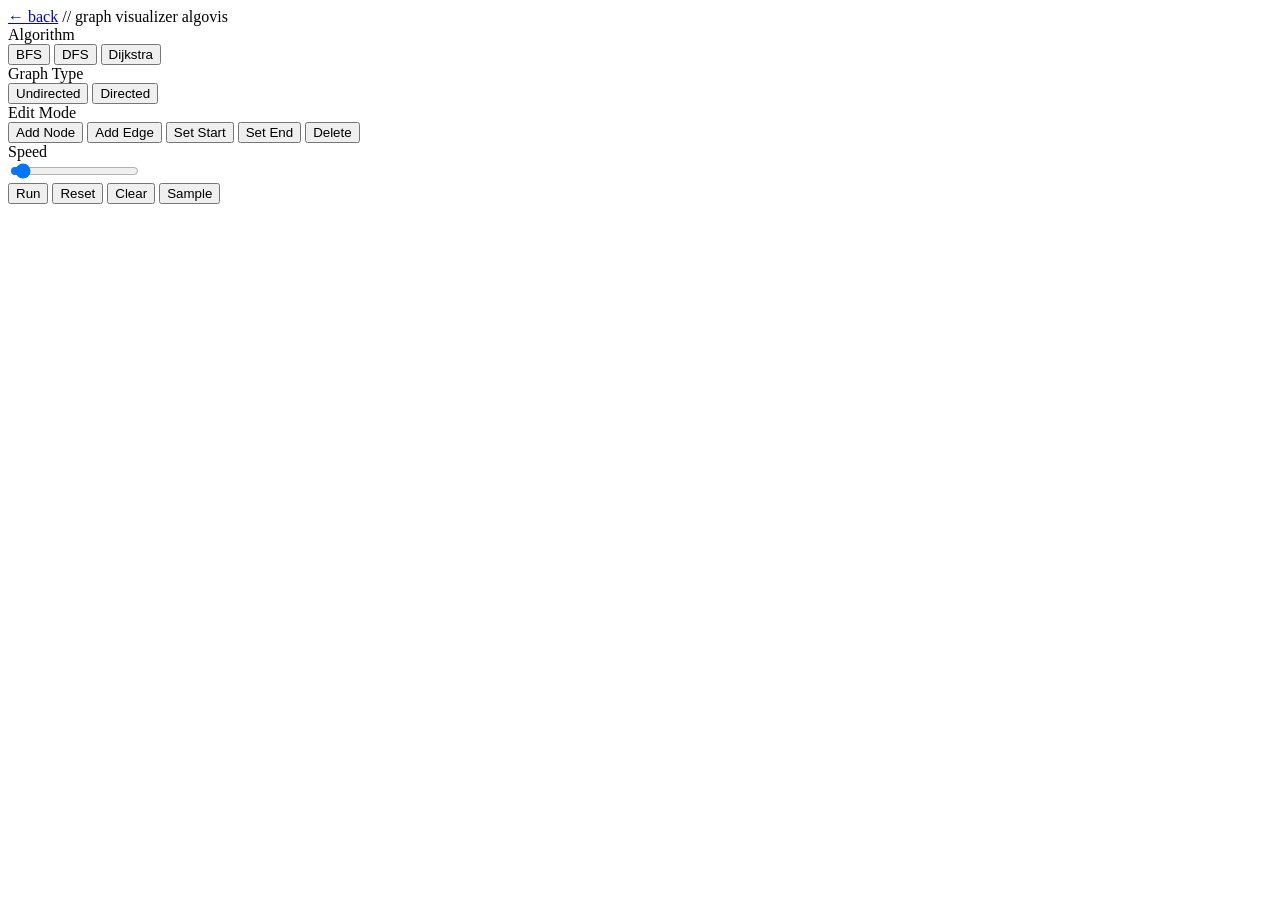
==== commit d4de826d: "Refactor HTML structure and update stylesheets" ====
--- a/graph/index.html
+++ b/graph/index.html
@@ -2,10 +2,13 @@
 <html lang="en">
 <head>
   <meta charset="UTF-8" />
-  <meta name="viewport" content="width=device-width, initial-scale=1.0" />
+  <meta name="viewport" content="width=device-width, initial-scale=1.0"/>
   <title>Graph — AlgoVis</title>
-  <link rel="stylesheet" href="css/styles.css" />
+
+  <!-- CSS LINK -->
+  <link rel="stylesheet" href="style.css">
 </head>
+
 <body>
 
 <header>
@@ -39,81 +42,37 @@
     <div>
       <div class="panel-section-label">Edit Mode</div>
       <div class="mode-list">
-        <button class="mode-btn active" data-mode="node"><span class="mode-dot"></span>Add Node</button>
-        <button class="mode-btn" data-mode="edge"><span class="mode-dot"></span>Add Edge</button>
-        <button class="mode-btn" data-mode="start"><span class="mode-dot" style="background:var(--col-start)"></span>Set Start</button>
-        <button class="mode-btn" data-mode="end"><span class="mode-dot" style="background:var(--col-end)"></span>Set End</button>
-        <button class="mode-btn" data-mode="delete"><span class="mode-dot" style="background:#ff6b6b"></span>Delete</button>
+        <button class="mode-btn active" data-mode="node">Add Node</button>
+        <button class="mode-btn" data-mode="edge">Add Edge</button>
+        <button class="mode-btn" data-mode="start">Set Start</button>
+        <button class="mode-btn" data-mode="end">Set End</button>
+        <button class="mode-btn" data-mode="delete">Delete</button>
       </div>
     </div>
 
     <div>
-      <div class="panel-section-label">Speed — <span id="speed-label">50ms</span></div>
-      <input type="range" id="speed" min="10" max="1000" value="50" step="10" />
-      <div class="speed-row"><span>fast</span><span>slow</span></div>
+      <div class="panel-section-label">Speed</div>
+      <input type="range" id="speed" min="10" max="1000" value="50" step="10"/>
     </div>
 
     <div class="action-row">
-      <button class="btn primary" id="btn-run">▶ Run</button>
-      <button class="btn" id="btn-reset-vis">↺ Reset Vis</button>
-      <button class="btn" id="btn-clear">⊘ Clear Graph</button>
-      <button class="btn" id="btn-sample">⊞ Load Sample</button>
+      <button class="btn primary" id="btn-run">Run</button>
+      <button class="btn" id="btn-reset-vis">Reset</button>
+      <button class="btn" id="btn-clear">Clear</button>
+      <button class="btn" id="btn-sample">Sample</button>
     </div>
 
   </div>
 
   <!-- CANVAS -->
-  <div class="canvas-wrap" id="canvas-wrap">
+  <div class="canvas-wrap">
     <canvas id="graph-canvas"></canvas>
-    <div class="canvas-hint" id="canvas-hint">Click canvas to add nodes · Switch to "Add Edge" to connect them</div>
   </div>
 
-  <!-- RIGHT PANEL -->
-  <div class="panel panel-right">
-
-    <div>
-      <div class="panel-section-label">Complexity</div>
-      <div class="complexity-grid" id="complexity-grid">
-        <span class="label">Time</span><span class="val" id="cx-time">O(V+E)</span>
-        <span class="label">Space</span><span class="val" id="cx-space">O(V)</span>
-        <span class="label">Complete</span><span class="val" id="cx-complete">Yes</span>
-        <span class="label">Optimal</span><span class="val" id="cx-optimal">No</span>
-      </div>
-    </div>
-
-    <div>
-      <div class="panel-section-label">Legend</div>
-      <div class="legend-list">
-        <div class="legend-item"><div class="legend-dot" style="background:#333;border:1px solid #555"></div>Unvisited</div>
-        <div class="legend-item"><div class="legend-dot" style="background:var(--col-start)"></div>Start</div>
-        <div class="legend-item"><div class="legend-dot" style="background:var(--col-end)"></div>End</div>
-        <div class="legend-item"><div class="legend-dot" style="background:var(--col-frontier)"></div>Frontier / Queue</div>
-        <div class="legend-item"><div class="legend-dot" style="background:var(--col-visited)"></div>Visited</div>
-        <div class="legend-item"><div class="legend-dot" style="background:var(--col-path)"></div>Shortest Path</div>
-      </div>
-    </div>
-
-    <div>
-      <div class="panel-section-label">Stats</div>
-      <div class="stats-list">
-        <div class="stat-row"><span class="stat-label">Nodes visited</span><span class="stat-val" id="stat-visited">0</span></div>
-        <div class="stat-row"><span class="stat-label">Path length</span><span class="stat-val" id="stat-path">—</span></div>
-        <div class="stat-row"><span class="stat-label">Path cost</span><span class="stat-val" id="stat-cost">—</span></div>
-        <div class="stat-row"><span class="stat-label">Time</span><span class="stat-val" id="stat-time">0ms</span></div>
-        <div class="stat-row"><span class="stat-label">Status</span><span class="stat-val" id="stat-status">Ready</span></div>
-      </div>
-    </div>
-
-    <div style="flex:1;display:flex;flex-direction:column;min-height:0">
-      <div class="panel-section-label">Log</div>
-      <div class="log-box" id="log-box">
-        <p>> Ready. Load a sample or build your own graph.</p>
-      </div>
-    </div>
-
-  </div>
 </div>
 
-<script type="module" src="js/main.js"></script>
+<!-- JS LINK -->
+<script src="script.js"></script>
+
 </body>
 </html>
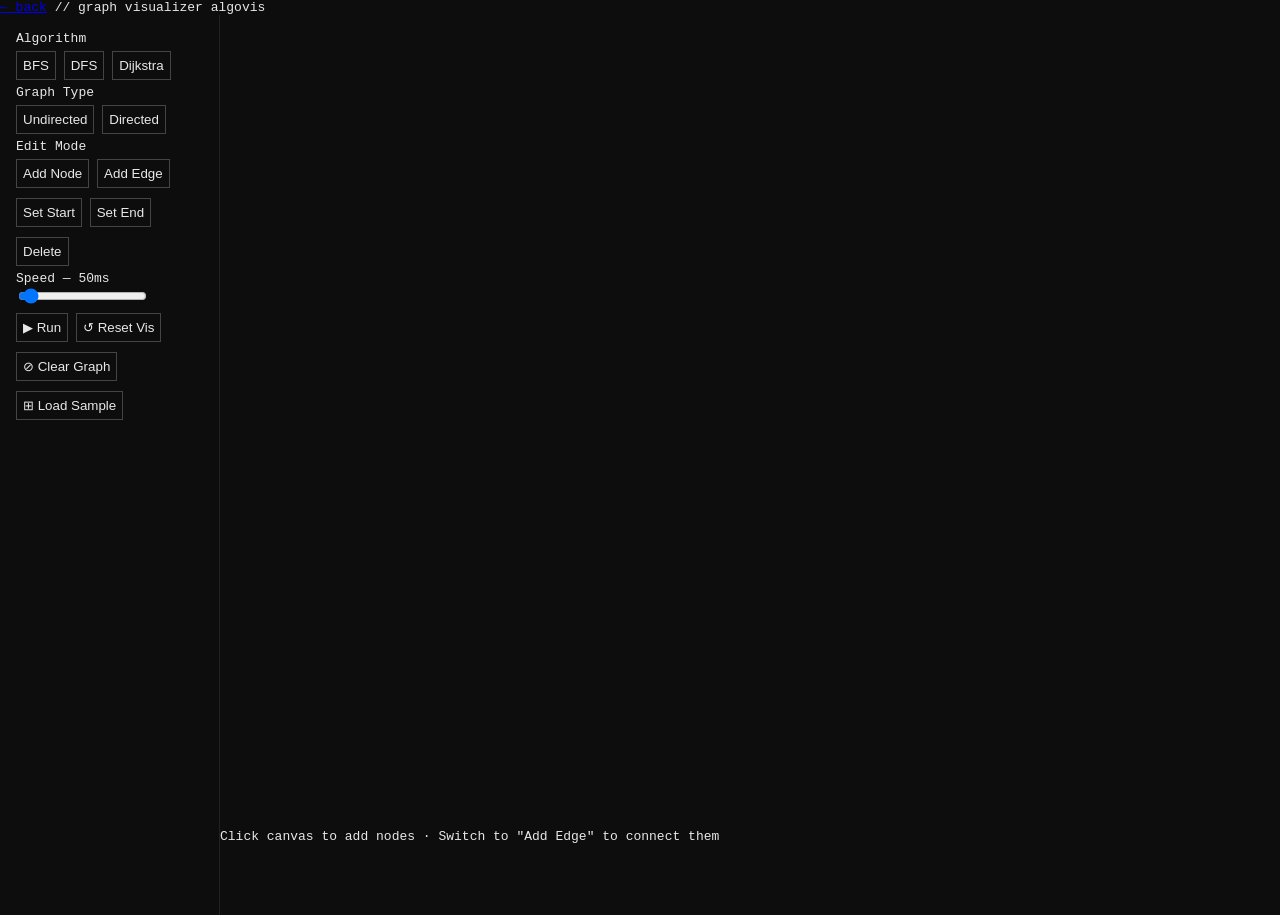
==== commit 27e8e836: "Update comments and button labels in index.html" ====
--- a/graph/index.html
+++ b/graph/index.html
@@ -2,10 +2,10 @@
 <html lang="en">
 <head>
   <meta charset="UTF-8" />
-  <meta name="viewport" content="width=device-width, initial-scale=1.0"/>
+  <meta name="viewport" content="width=device-width, initial-scale=1.0" />
   <title>Graph — AlgoVis</title>
 
-  <!-- CSS LINK -->
+  <!-- LINK CSS -->
   <link rel="stylesheet" href="style.css">
 </head>
 
@@ -19,7 +19,7 @@
 
 <div class="workspace">
 
-  <!-- LEFT PANEL -->
+  <!-- ── LEFT PANEL ── -->
   <div class="panel">
 
     <div>
@@ -42,36 +42,42 @@
     <div>
       <div class="panel-section-label">Edit Mode</div>
       <div class="mode-list">
-        <button class="mode-btn active" data-mode="node">Add Node</button>
-        <button class="mode-btn" data-mode="edge">Add Edge</button>
-        <button class="mode-btn" data-mode="start">Set Start</button>
-        <button class="mode-btn" data-mode="end">Set End</button>
-        <button class="mode-btn" data-mode="delete">Delete</button>
+        <button class="mode-btn active" data-mode="node"><span class="mode-dot"></span>Add Node</button>
+        <button class="mode-btn" data-mode="edge"><span class="mode-dot"></span>Add Edge</button>
+        <button class="mode-btn" data-mode="start"><span class="mode-dot"></span>Set Start</button>
+        <button class="mode-btn" data-mode="end"><span class="mode-dot"></span>Set End</button>
+        <button class="mode-btn" data-mode="delete"><span class="mode-dot"></span>Delete</button>
       </div>
     </div>
 
     <div>
-      <div class="panel-section-label">Speed</div>
-      <input type="range" id="speed" min="10" max="1000" value="50" step="10"/>
+      <div class="panel-section-label">Speed — <span id="speed-label">50ms</span></div>
+      <input type="range" id="speed" min="10" max="1000" value="50" step="10" />
     </div>
 
     <div class="action-row">
-      <button class="btn primary" id="btn-run">Run</button>
-      <button class="btn" id="btn-reset-vis">Reset</button>
-      <button class="btn" id="btn-clear">Clear</button>
-      <button class="btn" id="btn-sample">Sample</button>
+      <button class="btn primary" id="btn-run">▶ Run</button>
+      <button class="btn" id="btn-reset-vis">↺ Reset Vis</button>
+      <button class="btn" id="btn-clear">⊘ Clear Graph</button>
+      <button class="btn" id="btn-sample">⊞ Load Sample</button>
     </div>
 
   </div>
 
-  <!-- CANVAS -->
-  <div class="canvas-wrap">
+  <!-- ── CANVAS ── -->
+  <div class="canvas-wrap" id="canvas-wrap">
     <canvas id="graph-canvas"></canvas>
+    <div class="canvas-hint" id="canvas-hint">Click canvas to add nodes · Switch to "Add Edge" to connect them</div>
+  </div>
+
+  <!-- ── RIGHT PANEL ── -->
+  <div class="panel panel-right">
+    <!-- KEEP EVERYTHING SAME (no change) -->
   </div>
 
 </div>
 
-<!-- JS LINK -->
+<!-- LINK JS -->
 <script src="script.js"></script>
 
 </body>
--- a/graph/style.css
+++ b/graph/style.css
@@ -0,0 +1,40 @@
+body {
+  margin: 0;
+  background: #0d0d0d;
+  color: #e8e8e8;
+  font-family: monospace;
+}
+
+.workspace {
+  display: grid;
+  grid-template-columns: 220px 1fr;
+  height: 100vh;
+}
+
+.panel {
+  padding: 1rem;
+  border-right: 1px solid #222;
+}
+
+button {
+  margin: 5px 0;
+  padding: 6px;
+  background: none;
+  border: 1px solid #444;
+  color: #e8e8e8;
+  cursor: pointer;
+}
+
+button:hover {
+  background: #333;
+}
+
+.canvas-wrap {
+  position: relative;
+}
+
+canvas {
+  width: 100%;
+  height: 100%;
+  display: block;
+}
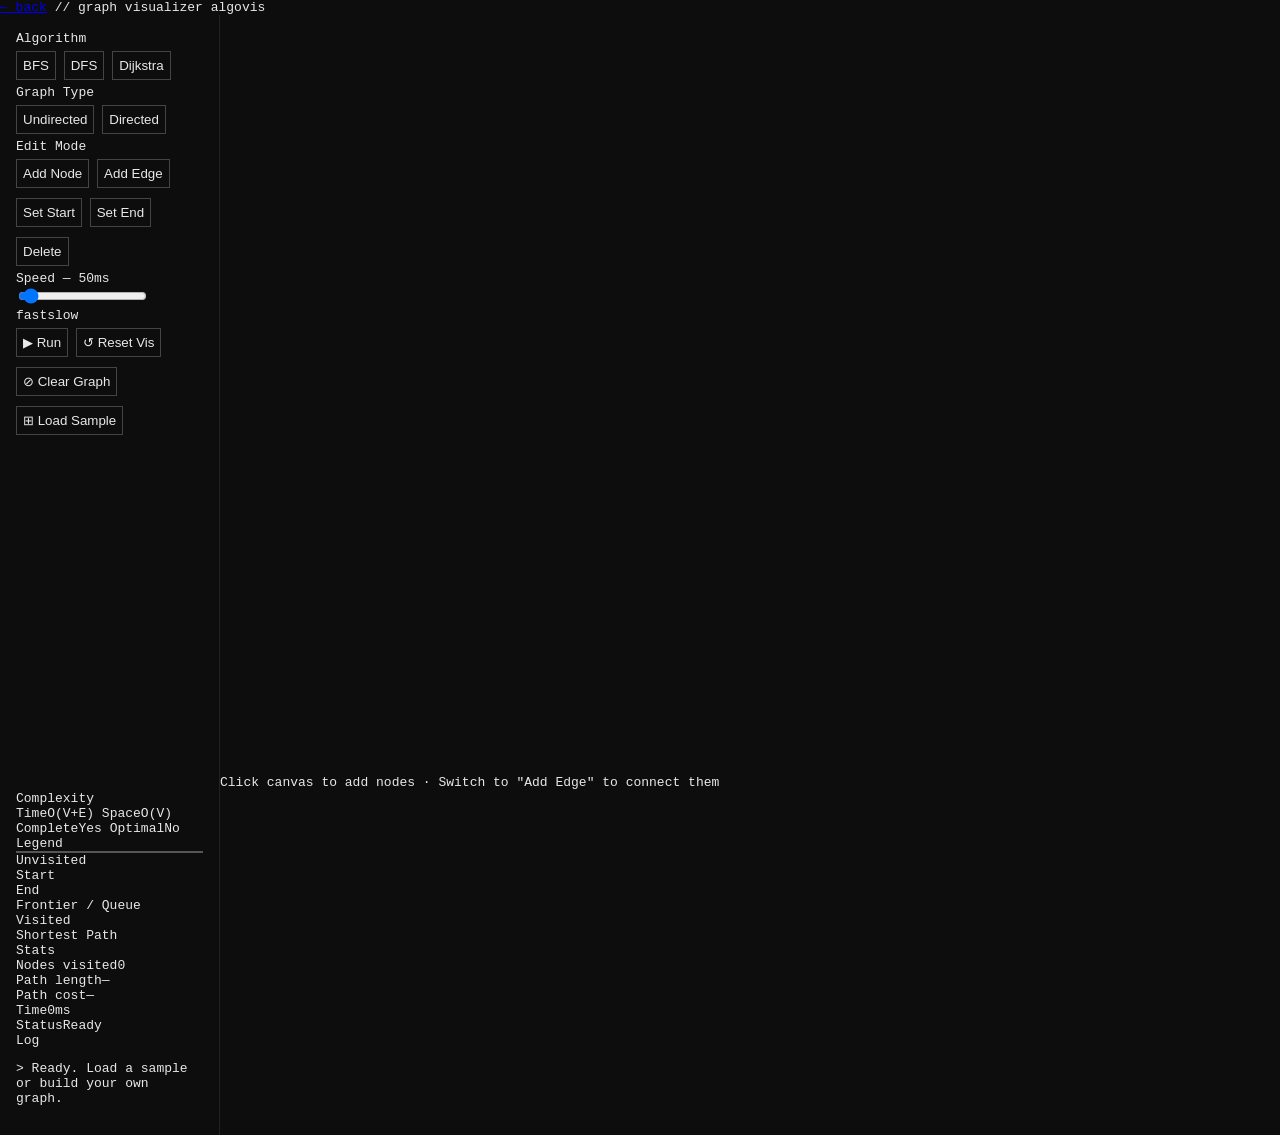
==== commit 91393765: "Refactor comments and improve styling in HTML" ====
--- a/graph/index.html
+++ b/graph/index.html
@@ -5,7 +5,6 @@
   <meta name="viewport" content="width=device-width, initial-scale=1.0" />
   <title>Graph — AlgoVis</title>
 
-  <!-- LINK CSS -->
   <link rel="stylesheet" href="style.css">
 </head>
 
@@ -19,7 +18,7 @@
 
 <div class="workspace">
 
-  <!-- ── LEFT PANEL ── -->
+  <!-- LEFT PANEL -->
   <div class="panel">
 
     <div>
@@ -44,15 +43,16 @@
       <div class="mode-list">
         <button class="mode-btn active" data-mode="node"><span class="mode-dot"></span>Add Node</button>
         <button class="mode-btn" data-mode="edge"><span class="mode-dot"></span>Add Edge</button>
-        <button class="mode-btn" data-mode="start"><span class="mode-dot"></span>Set Start</button>
-        <button class="mode-btn" data-mode="end"><span class="mode-dot"></span>Set End</button>
-        <button class="mode-btn" data-mode="delete"><span class="mode-dot"></span>Delete</button>
+        <button class="mode-btn" data-mode="start"><span class="mode-dot" style="background:var(--col-start)"></span>Set Start</button>
+        <button class="mode-btn" data-mode="end"><span class="mode-dot" style="background:var(--col-end)"></span>Set End</button>
+        <button class="mode-btn" data-mode="delete"><span class="mode-dot" style="background:#ff6b6b"></span>Delete</button>
       </div>
     </div>
 
     <div>
       <div class="panel-section-label">Speed — <span id="speed-label">50ms</span></div>
       <input type="range" id="speed" min="10" max="1000" value="50" step="10" />
+      <div class="speed-row"><span>fast</span><span>slow</span></div>
     </div>
 
     <div class="action-row">
@@ -64,20 +64,60 @@
 
   </div>
 
-  <!-- ── CANVAS ── -->
+  <!-- CANVAS -->
   <div class="canvas-wrap" id="canvas-wrap">
     <canvas id="graph-canvas"></canvas>
-    <div class="canvas-hint" id="canvas-hint">Click canvas to add nodes · Switch to "Add Edge" to connect them</div>
+    <div class="canvas-hint" id="canvas-hint">
+      Click canvas to add nodes · Switch to "Add Edge" to connect them
+    </div>
   </div>
 
-  <!-- ── RIGHT PANEL ── -->
+  <!-- RIGHT PANEL -->
   <div class="panel panel-right">
-    <!-- KEEP EVERYTHING SAME (no change) -->
+
+    <div>
+      <div class="panel-section-label">Complexity</div>
+      <div class="complexity-grid" id="complexity-grid">
+        <span class="label">Time</span><span class="val" id="cx-time">O(V+E)</span>
+        <span class="label">Space</span><span class="val" id="cx-space">O(V)</span>
+        <span class="label">Complete</span><span class="val" id="cx-complete">Yes</span>
+        <span class="label">Optimal</span><span class="val" id="cx-optimal">No</span>
+      </div>
+    </div>
+
+    <div>
+      <div class="panel-section-label">Legend</div>
+      <div class="legend-list">
+        <div class="legend-item"><div class="legend-dot" style="background:#333;border:1px solid #555"></div>Unvisited</div>
+        <div class="legend-item"><div class="legend-dot" style="background:var(--col-start)"></div>Start</div>
+        <div class="legend-item"><div class="legend-dot" style="background:var(--col-end)"></div>End</div>
+        <div class="legend-item"><div class="legend-dot" style="background:var(--col-frontier)"></div>Frontier / Queue</div>
+        <div class="legend-item"><div class="legend-dot" style="background:var(--col-visited)"></div>Visited</div>
+        <div class="legend-item"><div class="legend-dot" style="background:var(--col-path)"></div>Shortest Path</div>
+      </div>
+    </div>
+
+    <div>
+      <div class="panel-section-label">Stats</div>
+      <div class="stats-list">
+        <div class="stat-row"><span class="stat-label">Nodes visited</span><span class="stat-val" id="stat-visited">0</span></div>
+        <div class="stat-row"><span class="stat-label">Path length</span><span class="stat-val" id="stat-path">—</span></div>
+        <div class="stat-row"><span class="stat-label">Path cost</span><span class="stat-val" id="stat-cost">—</span></div>
+        <div class="stat-row"><span class="stat-label">Time</span><span class="stat-val" id="stat-time">0ms</span></div>
+        <div class="stat-row"><span class="stat-label">Status</span><span class="stat-val" id="stat-status">Ready</span></div>
+      </div>
+    </div>
+
+    <div style="flex:1;display:flex;flex-direction:column;min-height:0">
+      <div class="panel-section-label">Log</div>
+      <div class="log-box" id="log-box">
+        <p>> Ready. Load a sample or build your own graph.</p>
+      </div>
+    </div>
+
   </div>
-
 </div>
 
-<!-- LINK JS -->
 <script src="script.js"></script>
 
 </body>
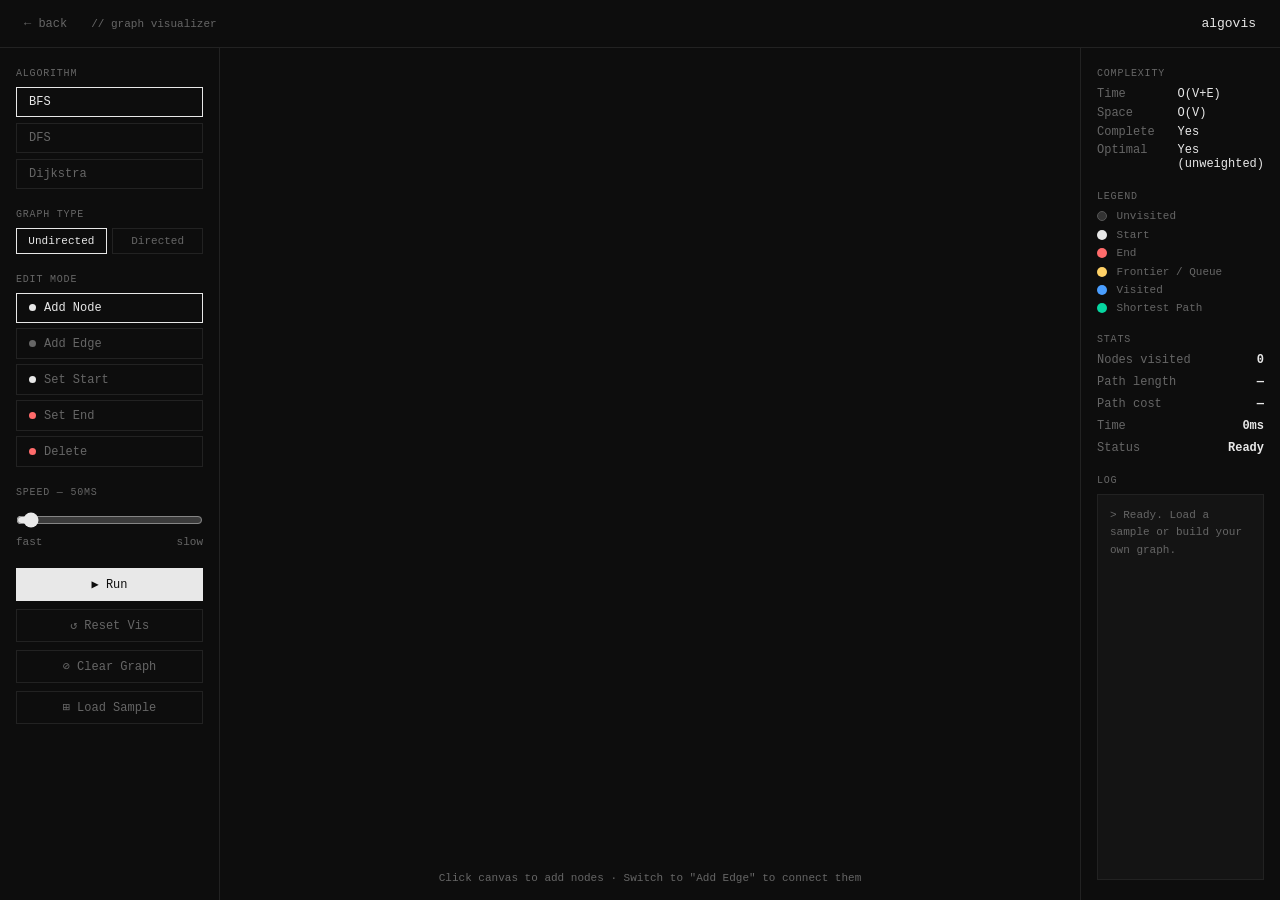
==== commit 25d26b0d: "Add CSS styles and restructure HTML layout" ====
--- a/graph/index.html
+++ b/graph/index.html
@@ -4,10 +4,249 @@
   <meta charset="UTF-8" />
   <meta name="viewport" content="width=device-width, initial-scale=1.0" />
   <title>Graph — AlgoVis</title>
-
-  <link rel="stylesheet" href="style.css">
+  <style>
+    /* ── reset & tokens ─────────────────────────────────────── */
+    *, *::before, *::after { box-sizing: border-box; margin: 0; padding: 0; }
+
+    :root {
+      --bg:        #0d0d0d;
+      --surface:   #141414;
+      --border:    #222;
+      --muted:     #333;
+      --text:      #e8e8e8;
+      --dim:       #666;
+      --accent:    #e8e8e8;
+
+      --node-default:   #1e1e1e;
+      --node-border:    #444;
+      --node-visited:   #2a2a2a;
+      --node-frontier:  #3a3a3a;
+      --node-path:      #e8e8e8;
+      --node-start:     #e8e8e8;
+      --node-end:       #555;
+
+      --edge-default:   #2a2a2a;
+      --edge-active:    #888;
+      --edge-path:      #e8e8e8;
+
+      --col-visited:   #4a9eff;
+      --col-frontier:  #ffd166;
+      --col-path:      #06d6a0;
+      --col-start:     #e8e8e8;
+      --col-end:       #ff6b6b;
+    }
+
+    body {
+      background: var(--bg);
+      color: var(--text);
+      font-family: 'Courier New', Courier, monospace;
+      font-size: 13px;
+      min-height: 100vh;
+      display: flex;
+      flex-direction: column;
+    }
+
+    /* ── header ─────────────────────────────────────────────── */
+    header {
+      display: flex;
+      align-items: center;
+      gap: 1.5rem;
+      padding: 1rem 1.5rem;
+      border-bottom: 1px solid var(--border);
+    }
+    .back-link {
+      color: var(--dim);
+      text-decoration: none;
+      font-size: 12px;
+      transition: color .15s;
+    }
+    .back-link:hover { color: var(--text); }
+    .header-label { color: var(--dim); font-size: 11px; }
+    .header-brand { color: var(--text); font-size: 13px; margin-left: auto; }
+
+    /* ── layout ─────────────────────────────────────────────── */
+    .workspace {
+      display: grid;
+      grid-template-columns: 220px 1fr 200px;
+      flex: 1;
+      overflow: hidden;
+    }
+
+    /* ── sidebar panels ──────────────────────────────────────── */
+    .panel {
+      border-right: 1px solid var(--border);
+      padding: 1.25rem 1rem;
+      display: flex;
+      flex-direction: column;
+      gap: 1.25rem;
+      overflow-y: auto;
+    }
+    .panel-right {
+      border-right: none;
+      border-left: 1px solid var(--border);
+    }
+    .panel-section-label {
+      color: var(--dim);
+      font-size: 10px;
+      letter-spacing: .08em;
+      text-transform: uppercase;
+      margin-bottom: .5rem;
+    }
+
+    /* ── algorithm selector ──────────────────────────────────── */
+    .algo-list { display: flex; flex-direction: column; gap: .35rem; }
+    .algo-btn {
+      background: none;
+      border: 1px solid var(--border);
+      color: var(--dim);
+      font-family: inherit;
+      font-size: 12px;
+      padding: .45rem .75rem;
+      text-align: left;
+      cursor: pointer;
+      transition: all .15s;
+    }
+    .algo-btn:hover  { border-color: #444; color: var(--text); }
+    .algo-btn.active { border-color: var(--text); color: var(--text); }
+
+    /* ── mode selector ───────────────────────────────────────── */
+    .mode-list { display: flex; flex-direction: column; gap: .35rem; }
+    .mode-btn {
+      background: none;
+      border: 1px solid var(--border);
+      color: var(--dim);
+      font-family: inherit;
+      font-size: 12px;
+      padding: .45rem .75rem;
+      text-align: left;
+      cursor: pointer;
+      transition: all .15s;
+      display: flex;
+      align-items: center;
+      gap: .5rem;
+    }
+    .mode-btn:hover  { border-color: #444; color: var(--text); }
+    .mode-btn.active { border-color: var(--text); color: var(--text); }
+    .mode-dot { width: 7px; height: 7px; border-radius: 50%; background: currentColor; flex-shrink: 0; }
+
+    /* ── action buttons ──────────────────────────────────────── */
+    .action-row { display: flex; flex-direction: column; gap: .5rem; }
+    .btn {
+      background: none;
+      border: 1px solid var(--border);
+      color: var(--dim);
+      font-family: inherit;
+      font-size: 12px;
+      padding: .5rem .75rem;
+      cursor: pointer;
+      transition: all .15s;
+      text-align: center;
+    }
+    .btn:hover   { border-color: #555; color: var(--text); }
+    .btn.primary {
+      border-color: var(--text);
+      color: var(--bg);
+      background: var(--text);
+    }
+    .btn.primary:hover { background: #ccc; border-color: #ccc; }
+    .btn:disabled { opacity: .35; cursor: not-allowed; }
+
+    /* ── speed ───────────────────────────────────────────────── */
+    .speed-row { display: flex; justify-content: space-between; font-size: 11px; color: var(--dim); margin-top: .25rem; }
+    input[type=range] {
+      width: 100%;
+      accent-color: var(--text);
+      margin-top: .4rem;
+    }
+
+    /* ── complexity table ────────────────────────────────────── */
+    .complexity-grid {
+      display: grid;
+      grid-template-columns: 1fr 1fr;
+      gap: .3rem 0;
+      font-size: 12px;
+    }
+    .complexity-grid .label { color: var(--dim); }
+    .complexity-grid .val   { color: var(--text); }
+
+    /* ── legend ──────────────────────────────────────────────── */
+    .legend-list { display: flex; flex-direction: column; gap: .4rem; }
+    .legend-item { display: flex; align-items: center; gap: .6rem; font-size: 11px; color: var(--dim); }
+    .legend-dot  { width: 10px; height: 10px; border-radius: 50%; flex-shrink: 0; }
+
+    /* ── stats ───────────────────────────────────────────────── */
+    .stats-list { display: flex; flex-direction: column; gap: .5rem; }
+    .stat-row   { display: flex; justify-content: space-between; font-size: 12px; }
+    .stat-label { color: var(--dim); }
+    .stat-val   { color: var(--text); font-weight: bold; }
+
+    /* ── log ─────────────────────────────────────────────────── */
+    .log-box {
+      background: var(--surface);
+      border: 1px solid var(--border);
+      padding: .6rem .75rem;
+      font-size: 11px;
+      color: var(--dim);
+      line-height: 1.6;
+      min-height: 60px;
+      flex: 1;
+      overflow-y: auto;
+    }
+    .log-box p { margin: .1rem 0; }
+    .log-box p.highlight { color: var(--text); }
+
+    /* ── canvas area ─────────────────────────────────────────── */
+    .canvas-wrap {
+      position: relative;
+      overflow: hidden;
+      background: var(--bg);
+      cursor: crosshair;
+    }
+    canvas {
+      display: block;
+      width: 100%;
+      height: 100%;
+    }
+
+    /* ── canvas hint ─────────────────────────────────────────── */
+    .canvas-hint {
+      position: absolute;
+      bottom: 1rem;
+      left: 50%;
+      transform: translateX(-50%);
+      font-size: 11px;
+      color: var(--dim);
+      pointer-events: none;
+      white-space: nowrap;
+      transition: opacity .3s;
+    }
+
+    /* ── graph type toggle ───────────────────────────────────── */
+    .toggle-row {
+      display: flex;
+      gap: .35rem;
+    }
+    .toggle-btn {
+      flex: 1;
+      background: none;
+      border: 1px solid var(--border);
+      color: var(--dim);
+      font-family: inherit;
+      font-size: 11px;
+      padding: .35rem .4rem;
+      cursor: pointer;
+      transition: all .15s;
+      text-align: center;
+    }
+    .toggle-btn:hover  { border-color: #444; color: var(--text); }
+    .toggle-btn.active { border-color: var(--text); color: var(--text); }
+
+    /* ── scrollbar ───────────────────────────────────────────── */
+    ::-webkit-scrollbar { width: 4px; }
+    ::-webkit-scrollbar-track { background: transparent; }
+    ::-webkit-scrollbar-thumb { background: var(--muted); border-radius: 2px; }
+  </style>
 </head>
-
 <body>
 
 <header>
@@ -18,7 +257,7 @@
 
 <div class="workspace">
 
-  <!-- LEFT PANEL -->
+  <!-- ── LEFT PANEL ── -->
   <div class="panel">
 
     <div>
@@ -64,15 +303,13 @@
 
   </div>
 
-  <!-- CANVAS -->
+  <!-- ── CANVAS ── -->
   <div class="canvas-wrap" id="canvas-wrap">
     <canvas id="graph-canvas"></canvas>
-    <div class="canvas-hint" id="canvas-hint">
-      Click canvas to add nodes · Switch to "Add Edge" to connect them
-    </div>
+    <div class="canvas-hint" id="canvas-hint">Click canvas to add nodes · Switch to "Add Edge" to connect them</div>
   </div>
 
-  <!-- RIGHT PANEL -->
+  <!-- ── RIGHT PANEL ── -->
   <div class="panel panel-right">
 
     <div>
@@ -118,7 +355,693 @@
   </div>
 </div>
 
-<script src="script.js"></script>
-
+<script>
+// ═══════════════════════════════════════════════════════════════
+//  STATE
+// ═══════════════════════════════════════════════════════════════
+const state = {
+  nodes: [],       // { id, x, y, label }
+  edges: [],       // { from, to, weight }
+  startNode: null,
+  endNode: null,
+  mode: 'node',
+  algo: 'bfs',
+  directed: false,
+  speed: 50,
+  running: false,
+  edgeFrom: null,  // node id pending second click for edge
+  // visual state
+  visitedNodes: new Set(),
+  frontierNodes: new Set(),
+  pathNodes: new Set(),
+  activeEdges: new Set(),   // "from-to" strings
+  pathEdges: new Set(),
+};
+
+let nodeCounter = 0;
+
+// ═══════════════════════════════════════════════════════════════
+//  CANVAS SETUP
+// ═══════════════════════════════════════════════════════════════
+const canvas  = document.getElementById('graph-canvas');
+const ctx     = canvas.getContext('2d');
+const wrap    = document.getElementById('canvas-wrap');
+
+function resize() {
+  canvas.width  = wrap.clientWidth;
+  canvas.height = wrap.clientHeight;
+  draw();
+}
+window.addEventListener('resize', resize);
+resize();
+
+// ═══════════════════════════════════════════════════════════════
+//  DRAW
+// ═══════════════════════════════════════════════════════════════
+const NODE_R = 20;
+
+function nodeColor(id) {
+  if (id === state.startNode) return '#e8e8e8';
+  if (id === state.endNode)   return '#ff6b6b';
+  if (state.pathNodes.has(id))     return '#06d6a0';
+  if (state.visitedNodes.has(id))  return '#4a9eff';
+  if (state.frontierNodes.has(id)) return '#ffd166';
+  return '#1e1e1e';
+}
+
+function nodeBorderColor(id) {
+  if (id === state.startNode) return '#ffffff';
+  if (id === state.endNode)   return '#ff6b6b';
+  if (state.pathNodes.has(id))     return '#06d6a0';
+  if (state.visitedNodes.has(id))  return '#4a9eff';
+  if (state.frontierNodes.has(id)) return '#ffd166';
+  if (state.edgeFrom === id)       return '#ffd166';
+  return '#444';
+}
+
+function nodeTextColor(id) {
+  if (id === state.startNode) return '#0d0d0d';
+  if (state.pathNodes.has(id)) return '#0d0d0d';
+  return '#e8e8e8';
+}
+
+function edgeKey(a, b) { return `${a}-${b}`; }
+
+function edgeColor(from, to) {
+  const k1 = edgeKey(from, to), k2 = edgeKey(to, from);
+  if (state.pathEdges.has(k1) || state.pathEdges.has(k2)) return '#06d6a0';
+  if (state.activeEdges.has(k1) || state.activeEdges.has(k2)) return '#4a9eff';
+  return '#2a2a2a';
+}
+
+function edgeWidth(from, to) {
+  const k1 = edgeKey(from, to), k2 = edgeKey(to, from);
+  if (state.pathEdges.has(k1) || state.pathEdges.has(k2)) return 2.5;
+  if (state.activeEdges.has(k1) || state.activeEdges.has(k2)) return 1.5;
+  return 1;
+}
+
+function drawArrow(x1, y1, x2, y2, color, lw) {
+  const dx = x2 - x1, dy = y2 - y1;
+  const len = Math.sqrt(dx*dx + dy*dy);
+  if (len === 0) return;
+  const ux = dx/len, uy = dy/len;
+  const ex = x2 - ux*NODE_R, ey = y2 - uy*NODE_R;
+  const sx = x1 + ux*NODE_R, sy = y1 + uy*NODE_R;
+  const headLen = 10, headAng = Math.PI/6;
+  const ang = Math.atan2(ey-sy, ex-sx);
+
+  ctx.beginPath();
+  ctx.moveTo(sx, sy);
+  ctx.lineTo(ex, ey);
+  ctx.strokeStyle = color;
+  ctx.lineWidth = lw;
+  ctx.stroke();
+
+  ctx.beginPath();
+  ctx.moveTo(ex, ey);
+  ctx.lineTo(ex - headLen*Math.cos(ang-headAng), ey - headLen*Math.sin(ang-headAng));
+  ctx.lineTo(ex - headLen*Math.cos(ang+headAng), ey - headLen*Math.sin(ang+headAng));
+  ctx.closePath();
+  ctx.fillStyle = color;
+  ctx.fill();
+}
+
+function draw() {
+  ctx.clearRect(0, 0, canvas.width, canvas.height);
+
+  // Draw edges
+  for (const e of state.edges) {
+    const a = state.nodes.find(n => n.id === e.from);
+    const b = state.nodes.find(n => n.id === e.to);
+    if (!a || !b) continue;
+    const col = edgeColor(e.from, e.to);
+    const lw  = edgeWidth(e.from, e.to);
+
+    if (state.directed) {
+      drawArrow(a.x, a.y, b.x, b.y, col, lw);
+    } else {
+      ctx.beginPath();
+      ctx.moveTo(a.x, a.y);
+      ctx.lineTo(b.x, b.y);
+      ctx.strokeStyle = col;
+      ctx.lineWidth = lw;
+      ctx.stroke();
+    }
+
+    // Weight label for Dijkstra
+    if (state.algo === 'dijkstra') {
+      const mx = (a.x + b.x) / 2, my = (a.y + b.y) / 2;
+      ctx.fillStyle = '#555';
+      ctx.font = '10px "Courier New", monospace';
+      ctx.textAlign = 'center';
+      ctx.textBaseline = 'middle';
+      ctx.fillText(e.weight, mx, my - 7);
+    }
+  }
+
+  // Pending edge line
+  if (state.edgeFrom !== null && state._mouseX !== undefined) {
+    const a = state.nodes.find(n => n.id === state.edgeFrom);
+    if (a) {
+      ctx.beginPath();
+      ctx.moveTo(a.x, a.y);
+      ctx.lineTo(state._mouseX, state._mouseY);
+      ctx.strokeStyle = '#ffd16688';
+      ctx.lineWidth = 1;
+      ctx.setLineDash([4,4]);
+      ctx.stroke();
+      ctx.setLineDash([]);
+    }
+  }
+
+  // Draw nodes
+  for (const n of state.nodes) {
+    const bg     = nodeColor(n.id);
+    const border = nodeBorderColor(n.id);
+    const txt    = nodeTextColor(n.id);
+
+    ctx.beginPath();
+    ctx.arc(n.x, n.y, NODE_R, 0, Math.PI*2);
+    ctx.fillStyle = bg;
+    ctx.fill();
+    ctx.strokeStyle = border;
+    ctx.lineWidth = 1.5;
+    ctx.stroke();
+
+    ctx.fillStyle = txt;
+    ctx.font = 'bold 11px "Courier New", monospace';
+    ctx.textAlign = 'center';
+    ctx.textBaseline = 'middle';
+    ctx.fillText(n.label, n.x, n.y);
+  }
+}
+
+// ═══════════════════════════════════════════════════════════════
+//  GRAPH HELPERS
+// ═══════════════════════════════════════════════════════════════
+function nodeAt(x, y) {
+  return state.nodes.find(n => {
+    const dx = n.x - x, dy = n.y - y;
+    return Math.sqrt(dx*dx + dy*dy) <= NODE_R;
+  });
+}
+
+function addNode(x, y) {
+  const id    = nodeCounter++;
+  const label = String.fromCharCode(65 + (id % 26)); // A-Z cycling
+  state.nodes.push({ id, x, y, label });
+  hideHint();
+  draw();
+}
+
+function addEdge(from, to) {
+  if (from === to) return;
+  const exists = state.edges.some(e =>
+    (e.from === from && e.to === to) ||
+    (!state.directed && e.from === to && e.to === from)
+  );
+  if (exists) return;
+  const weight = Math.floor(Math.random() * 9) + 1;
+  state.edges.push({ from, to, weight });
+  draw();
+}
+
+function removeNode(id) {
+  state.nodes = state.nodes.filter(n => n.id !== id);
+  state.edges = state.edges.filter(e => e.from !== id && e.to !== id);
+  if (state.startNode === id) state.startNode = null;
+  if (state.endNode   === id) state.endNode   = null;
+}
+
+function getNeighbors(id) {
+  const result = [];
+  for (const e of state.edges) {
+    if (e.from === id) result.push({ id: e.to, weight: e.weight, edgeFrom: e.from, edgeTo: e.to });
+    if (!state.directed && e.to === id) result.push({ id: e.from, weight: e.weight, edgeFrom: e.to, edgeTo: e.from });
+  }
+  return result;
+}
+
+function sleep(ms) { return new Promise(r => setTimeout(r, ms)); }
+
+// ═══════════════════════════════════════════════════════════════
+//  LOGGING
+// ═══════════════════════════════════════════════════════════════
+const logBox = document.getElementById('log-box');
+function log(msg, highlight=false) {
+  const p = document.createElement('p');
+  p.textContent = '> ' + msg;
+  if (highlight) p.className = 'highlight';
+  logBox.appendChild(p);
+  logBox.scrollTop = logBox.scrollHeight;
+  if (logBox.children.length > 40) logBox.removeChild(logBox.firstChild);
+}
+function clearLog() { logBox.innerHTML = ''; }
+
+// ═══════════════════════════════════════════════════════════════
+//  STATS
+// ═══════════════════════════════════════════════════════════════
+function updateStats(visited, pathLen, cost, time, status) {
+  document.getElementById('stat-visited').textContent = visited ?? 0;
+  document.getElementById('stat-path').textContent    = pathLen ?? '—';
+  document.getElementById('stat-cost').textContent    = cost ?? '—';
+  document.getElementById('stat-time').textContent    = time != null ? time + 'ms' : '0ms';
+  document.getElementById('stat-status').textContent  = status ?? 'Ready';
+}
+
+// ═══════════════════════════════════════════════════════════════
+//  COMPLEXITY DATA
+// ═══════════════════════════════════════════════════════════════
+const COMPLEXITY = {
+  bfs:      { time:'O(V+E)', space:'O(V)', complete:'Yes', optimal:'Yes (unweighted)' },
+  dfs:      { time:'O(V+E)', space:'O(V)', complete:'Yes', optimal:'No' },
+  dijkstra: { time:'O((V+E)logV)', space:'O(V)', complete:'Yes', optimal:'Yes' },
+};
+
+function updateComplexity() {
+  const c = COMPLEXITY[state.algo];
+  document.getElementById('cx-time').textContent     = c.time;
+  document.getElementById('cx-space').textContent    = c.space;
+  document.getElementById('cx-complete').textContent = c.complete;
+  document.getElementById('cx-optimal').textContent  = c.optimal;
+}
+
+// ═══════════════════════════════════════════════════════════════
+//  ALGORITHMS
+// ═══════════════════════════════════════════════════════════════
+function labelOf(id) {
+  const n = state.nodes.find(n => n.id === id);
+  return n ? n.label : '?';
+}
+
+async function runBFS() {
+  const src = state.startNode, dst = state.endNode;
+  const parent = {}, visited = new Set();
+  const queue = [src];
+  visited.add(src);
+  state.frontierNodes.add(src);
+  let visitedCount = 0;
+  const t0 = performance.now();
+
+  log(`BFS from ${labelOf(src)}${dst !== null ? ' → ' + labelOf(dst) : ''}`, true);
+
+  while (queue.length && state.running) {
+    const curr = queue.shift();
+    state.frontierNodes.delete(curr);
+    state.visitedNodes.add(curr);
+    visitedCount++;
+    log(`Visit ${labelOf(curr)}`);
+    updateStats(visitedCount, null, null, Math.round(performance.now()-t0), 'Running');
+    draw();
+    await sleep(state.speed);
+
+    if (curr === dst) break;
+
+    for (const nb of getNeighbors(curr)) {
+      if (!visited.has(nb.id)) {
+        visited.add(nb.id);
+        parent[nb.id] = curr;
+        state.frontierNodes.add(nb.id);
+        state.activeEdges.add(edgeKey(curr, nb.id));
+        queue.push(nb.id);
+      }
+    }
+  }
+
+  // reconstruct path
+  if (dst !== null && state.visitedNodes.has(dst)) {
+    let cur = dst; const path = [];
+    while (cur !== undefined) { path.unshift(cur); cur = parent[cur]; }
+    for (let i=0; i<path.length; i++) {
+      state.pathNodes.add(path[i]);
+      if (i>0) { state.pathEdges.add(edgeKey(path[i-1], path[i])); state.pathEdges.add(edgeKey(path[i], path[i-1])); }
+    }
+    const elapsed = Math.round(performance.now()-t0);
+    log(`Path: ${path.map(labelOf).join(' → ')}`, true);
+    updateStats(visitedCount, path.length-1, path.length-1, elapsed, 'Done');
+  } else if (dst !== null) {
+    log('No path found.', true);
+    updateStats(visitedCount, null, null, Math.round(performance.now()-t0), 'No path');
+  } else {
+    updateStats(visitedCount, null, null, Math.round(performance.now()-t0), 'Done');
+  }
+  draw();
+}
+
+async function runDFS() {
+  const src = state.startNode, dst = state.endNode;
+  const parent = {}, visited = new Set();
+  const stack = [src];
+  const t0 = performance.now();
+  let visitedCount = 0;
+  let found = false;
+
+  log(`DFS from ${labelOf(src)}${dst !== null ? ' → ' + labelOf(dst) : ''}`, true);
+
+  while (stack.length && state.running) {
+    const curr = stack.pop();
+    if (visited.has(curr)) continue;
+    visited.add(curr);
+    state.visitedNodes.add(curr);
+    state.frontierNodes.delete(curr);
+    visitedCount++;
+    log(`Visit ${labelOf(curr)}`);
+    updateStats(visitedCount, null, null, Math.round(performance.now()-t0), 'Running');
+    draw();
+    await sleep(state.speed);
+
+    if (curr === dst) { found = true; break; }
+
+    for (const nb of getNeighbors(curr)) {
+      if (!visited.has(nb.id)) {
+        parent[nb.id] = curr;
+        state.frontierNodes.add(nb.id);
+        state.activeEdges.add(edgeKey(curr, nb.id));
+        stack.push(nb.id);
+      }
+    }
+  }
+
+  if (dst !== null && found) {
+    let cur = dst; const path = [];
+    while (cur !== undefined) { path.unshift(cur); cur = parent[cur]; }
+    for (let i=0; i<path.length; i++) {
+      state.pathNodes.add(path[i]);
+      if (i>0) { state.pathEdges.add(edgeKey(path[i-1], path[i])); state.pathEdges.add(edgeKey(path[i], path[i-1])); }
+    }
+    log(`Path: ${path.map(labelOf).join(' → ')}`, true);
+    updateStats(visitedCount, path.length-1, path.length-1, Math.round(performance.now()-t0), 'Done');
+  } else if (dst !== null) {
+    log('No path found.', true);
+    updateStats(visitedCount, null, null, Math.round(performance.now()-t0), 'No path');
+  } else {
+    updateStats(visitedCount, null, null, Math.round(performance.now()-t0), 'Done');
+  }
+  draw();
+}
+
+async function runDijkstra() {
+  const src = state.startNode;
+  const dst = state.endNode;
+  const dist = {}, parent = {}, visited = new Set();
+  for (const n of state.nodes) dist[n.id] = Infinity;
+  dist[src] = 0;
+  // Simple min-priority queue via array
+  const pq = [{ id: src, d: 0 }];
+  const t0 = performance.now();
+  let visitedCount = 0;
+
+  log(`Dijkstra from ${labelOf(src)}${dst !== null ? ' → ' + labelOf(dst) : ''}`, true);
+
+  while (pq.length && state.running) {
+    pq.sort((a,b) => a.d - b.d);
+    const { id: curr, d: currDist } = pq.shift();
+    if (visited.has(curr)) continue;
+    visited.add(curr);
+    state.visitedNodes.add(curr);
+    state.frontierNodes.delete(curr);
+    visitedCount++;
+    log(`Visit ${labelOf(curr)}  dist=${currDist}`);
+    updateStats(visitedCount, null, null, Math.round(performance.now()-t0), 'Running');
+    draw();
+    await sleep(state.speed);
+
+    if (curr === dst) break;
+
+    for (const nb of getNeighbors(curr)) {
+      const nd = currDist + nb.weight;
+      if (nd < dist[nb.id]) {
+        dist[nb.id] = nd;
+        parent[nb.id] = curr;
+        state.frontierNodes.add(nb.id);
+        state.activeEdges.add(edgeKey(curr, nb.id));
+        pq.push({ id: nb.id, d: nd });
+      }
+    }
+  }
+
+  if (dst !== null && dist[dst] < Infinity) {
+    let cur = dst; const path = [];
+    while (cur !== undefined) { path.unshift(cur); cur = parent[cur]; }
+    for (let i=0; i<path.length; i++) {
+      state.pathNodes.add(path[i]);
+      if (i>0) { state.pathEdges.add(edgeKey(path[i-1], path[i])); state.pathEdges.add(edgeKey(path[i], path[i-1])); }
+    }
+    log(`Path: ${path.map(labelOf).join(' → ')}  cost=${dist[dst]}`, true);
+    updateStats(visitedCount, path.length-1, dist[dst], Math.round(performance.now()-t0), 'Done');
+  } else if (dst !== null) {
+    log('No path found.', true);
+    updateStats(visitedCount, null, null, Math.round(performance.now()-t0), 'No path');
+  } else {
+    updateStats(visitedCount, null, null, Math.round(performance.now()-t0), 'Done');
+  }
+  draw();
+}
+
+// ═══════════════════════════════════════════════════════════════
+//  SAMPLE GRAPH
+// ═══════════════════════════════════════════════════════════════
+function loadSample() {
+  clearGraph();
+  const W = canvas.width, H = canvas.height;
+  const cx = W/2, cy = H/2;
+  const positions = [
+    [cx,       cy-160],  // A 0
+    [cx-160,   cy-60],   // B 1
+    [cx+160,   cy-60],   // C 2
+    [cx-240,   cy+80],   // D 3
+    [cx-60,    cy+80],   // E 4
+    [cx+60,    cy+80],   // F 5
+    [cx+240,   cy+80],   // G 6
+    [cx,       cy+200],  // H 7
+  ];
+  positions.forEach(([x,y]) => addNode(x, y));
+
+  const edgePairs = [[0,1],[0,2],[1,3],[1,4],[2,5],[2,6],[4,5],[3,7],[5,7],[6,7]];
+  edgePairs.forEach(([a,b]) => addEdge(state.nodes[a].id, state.nodes[b].id));
+
+  state.startNode = state.nodes[0].id;
+  state.endNode   = state.nodes[7].id;
+  log('Sample graph loaded. Press Run.', true);
+  draw();
+}
+
+function clearGraph() {
+  state.nodes = [];
+  state.edges = [];
+  state.startNode = null;
+  state.endNode   = null;
+  state.edgeFrom  = null;
+  nodeCounter = 0;
+  resetVis();
+}
+
+function resetVis() {
+  state.visitedNodes.clear();
+  state.frontierNodes.clear();
+  state.pathNodes.clear();
+  state.activeEdges.clear();
+  state.pathEdges.clear();
+  state.running = false;
+  updateStats(0, null, null, 0, 'Ready');
+  draw();
+}
+
+// ═══════════════════════════════════════════════════════════════
+//  CANVAS INTERACTION
+// ═══════════════════════════════════════════════════════════════
+let dragging = null, dragOffX = 0, dragOffY = 0, didDrag = false;
+
+canvas.addEventListener('mousedown', e => {
+  const { x, y } = canvasPos(e);
+  const hit = nodeAt(x, y);
+  if (hit && state.mode !== 'delete' && state.mode !== 'start' && state.mode !== 'end' && state.mode !== 'edge') {
+    dragging = hit; dragOffX = x - hit.x; dragOffY = y - hit.y; didDrag = false;
+    return;
+  }
+});
+
+canvas.addEventListener('mousemove', e => {
+  const { x, y } = canvasPos(e);
+  state._mouseX = x; state._mouseY = y;
+  if (dragging) {
+    dragging.x = x - dragOffX;
+    dragging.y = y - dragOffY;
+    didDrag = true;
+    draw();
+    return;
+  }
+  if (state.edgeFrom !== null) draw();
+});
+
+canvas.addEventListener('mouseup', e => {
+  if (dragging) { dragging = null; return; }
+});
+
+canvas.addEventListener('click', e => {
+  if (didDrag) { didDrag = false; return; }
+  const { x, y } = canvasPos(e);
+  const hit = nodeAt(x, y);
+
+  if (state.mode === 'node') {
+    if (!hit) addNode(x, y);
+    return;
+  }
+  if (state.mode === 'start') {
+    if (hit) { state.startNode = hit.id; draw(); log(`Start → ${labelOf(hit.id)}`); }
+    return;
+  }
+  if (state.mode === 'end') {
+    if (hit) { state.endNode = hit.id; draw(); log(`End → ${labelOf(hit.id)}`); }
+    return;
+  }
+  if (state.mode === 'delete') {
+    if (hit) { removeNode(hit.id); draw(); log(`Deleted ${labelOf(hit.id)}`); }
+    else {
+      // delete edge near click
+      const ei = nearestEdgeIndex(x, y, 12);
+      if (ei >= 0) { state.edges.splice(ei,1); draw(); log('Edge deleted'); }
+    }
+    return;
+  }
+  if (state.mode === 'edge') {
+    if (!hit) { state.edgeFrom = null; draw(); return; }
+    if (state.edgeFrom === null) {
+      state.edgeFrom = hit.id;
+      log(`Edge from ${labelOf(hit.id)} — click target node`);
+      draw();
+    } else {
+      if (hit.id !== state.edgeFrom) {
+        addEdge(state.edgeFrom, hit.id);
+        log(`Edge ${labelOf(state.edgeFrom)} → ${labelOf(hit.id)}`);
+      }
+      state.edgeFrom = null;
+      draw();
+    }
+    return;
+  }
+});
+
+function canvasPos(e) {
+  const r = canvas.getBoundingClientRect();
+  return { x: e.clientX - r.left, y: e.clientY - r.top };
+}
+
+function nearestEdgeIndex(px, py, threshold) {
+  let best = -1, bestD = threshold;
+  state.edges.forEach((e, i) => {
+    const a = state.nodes.find(n => n.id === e.from);
+    const b = state.nodes.find(n => n.id === e.to);
+    if (!a || !b) return;
+    const d = pointLineSegDist(px, py, a.x, a.y, b.x, b.y);
+    if (d < bestD) { bestD = d; best = i; }
+  });
+  return best;
+}
+
+function pointLineSegDist(px, py, x1, y1, x2, y2) {
+  const dx = x2-x1, dy = y2-y1;
+  const lenSq = dx*dx + dy*dy;
+  if (lenSq === 0) return Math.hypot(px-x1, py-y1);
+  const t = Math.max(0, Math.min(1, ((px-x1)*dx + (py-y1)*dy) / lenSq));
+  return Math.hypot(px - (x1+t*dx), py - (y1+t*dy));
+}
+
+// ═══════════════════════════════════════════════════════════════
+//  UI CONTROLS
+// ═══════════════════════════════════════════════════════════════
+function hideHint() {
+  document.getElementById('canvas-hint').style.opacity = '0';
+}
+
+// Algorithm buttons
+document.querySelectorAll('.algo-btn').forEach(btn => {
+  btn.addEventListener('click', () => {
+    if (state.running) return;
+    document.querySelectorAll('.algo-btn').forEach(b => b.classList.remove('active'));
+    btn.classList.add('active');
+    state.algo = btn.dataset.algo;
+    updateComplexity();
+    resetVis();
+    clearLog();
+    log('Algorithm changed to ' + btn.textContent + '. Press Run.');
+  });
+});
+
+// Mode buttons
+document.querySelectorAll('.mode-btn').forEach(btn => {
+  btn.addEventListener('click', () => {
+    document.querySelectorAll('.mode-btn').forEach(b => b.classList.remove('active'));
+    btn.classList.add('active');
+    state.mode = btn.dataset.mode;
+    state.edgeFrom = null;
+    draw();
+  });
+});
+
+// Directed toggle
+document.getElementById('btn-undirected').addEventListener('click', () => {
+  state.directed = false;
+  document.getElementById('btn-undirected').classList.add('active');
+  document.getElementById('btn-directed').classList.remove('active');
+  resetVis(); clearLog(); log('Undirected graph mode.');
+});
+document.getElementById('btn-directed').addEventListener('click', () => {
+  state.directed = true;
+  document.getElementById('btn-directed').classList.add('active');
+  document.getElementById('btn-undirected').classList.remove('active');
+  resetVis(); clearLog(); log('Directed graph mode.');
+});
+
+// Speed
+document.getElementById('speed').addEventListener('input', function() {
+  state.speed = +this.value;
+  document.getElementById('speed-label').textContent = this.value + 'ms';
+});
+
+// Run
+document.getElementById('btn-run').addEventListener('click', async () => {
+  if (state.running) return;
+  if (state.nodes.length === 0) { log('No nodes. Load sample or add nodes.'); return; }
+  if (state.startNode === null) { log('Set a start node first (Edit Mode → Set Start).'); return; }
+
+  resetVis();
+  clearLog();
+  state.running = true;
+  document.getElementById('btn-run').disabled = true;
+
+  if (state.algo === 'bfs')      await runBFS();
+  else if (state.algo === 'dfs') await runDFS();
+  else                           await runDijkstra();
+
+  state.running = false;
+  document.getElementById('btn-run').disabled = false;
+});
+
+// Reset vis
+document.getElementById('btn-reset-vis').addEventListener('click', () => {
+  if (state.running) { state.running = false; }
+  setTimeout(() => { resetVis(); clearLog(); log('Visualization reset. Press Run.'); }, 50);
+});
+
+// Clear graph
+document.getElementById('btn-clear').addEventListener('click', () => {
+  if (state.running) { state.running = false; }
+  setTimeout(() => { clearGraph(); clearLog(); log('Graph cleared.'); draw(); }, 50);
+});
+
+// Sample
+document.getElementById('btn-sample').addEventListener('click', () => {
+  if (state.running) return;
+  clearLog();
+  loadSample();
+});
+
+// ═══════════════════════════════════════════════════════════════
+//  INIT
+// ═══════════════════════════════════════════════════════════════
+updateComplexity();
+</script>
 </body>
 </html>
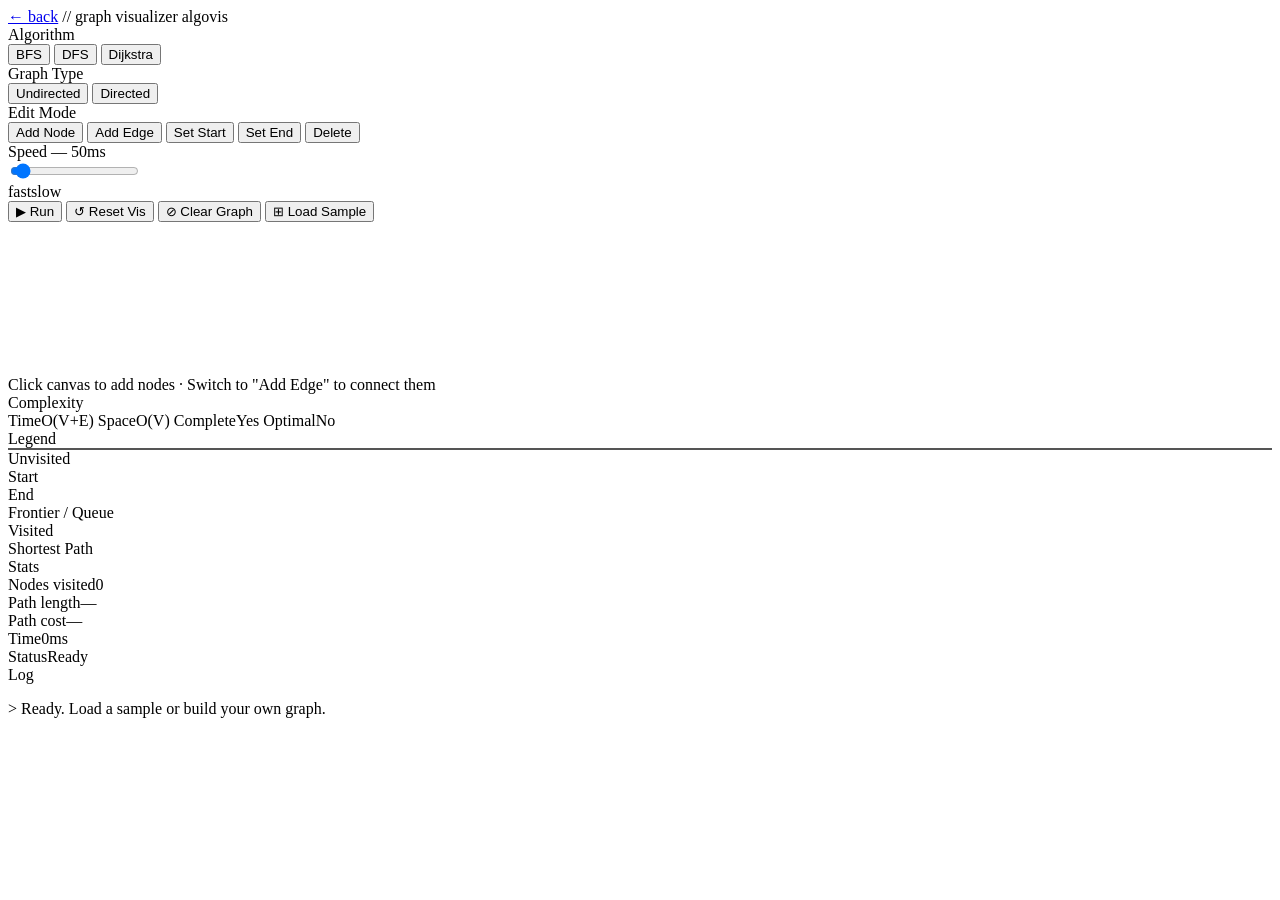
==== commit 775c2c3b: "Remove styles and script logic from index.html Removed the entire style section and script logic fro" ====
--- a/graph/index.html
+++ b/graph/index.html
@@ -4,248 +4,6 @@
   <meta charset="UTF-8" />
   <meta name="viewport" content="width=device-width, initial-scale=1.0" />
   <title>Graph — AlgoVis</title>
-  <style>
-    /* ── reset & tokens ─────────────────────────────────────── */
-    *, *::before, *::after { box-sizing: border-box; margin: 0; padding: 0; }
-
-    :root {
-      --bg:        #0d0d0d;
-      --surface:   #141414;
-      --border:    #222;
-      --muted:     #333;
-      --text:      #e8e8e8;
-      --dim:       #666;
-      --accent:    #e8e8e8;
-
-      --node-default:   #1e1e1e;
-      --node-border:    #444;
-      --node-visited:   #2a2a2a;
-      --node-frontier:  #3a3a3a;
-      --node-path:      #e8e8e8;
-      --node-start:     #e8e8e8;
-      --node-end:       #555;
-
-      --edge-default:   #2a2a2a;
-      --edge-active:    #888;
-      --edge-path:      #e8e8e8;
-
-      --col-visited:   #4a9eff;
-      --col-frontier:  #ffd166;
-      --col-path:      #06d6a0;
-      --col-start:     #e8e8e8;
-      --col-end:       #ff6b6b;
-    }
-
-    body {
-      background: var(--bg);
-      color: var(--text);
-      font-family: 'Courier New', Courier, monospace;
-      font-size: 13px;
-      min-height: 100vh;
-      display: flex;
-      flex-direction: column;
-    }
-
-    /* ── header ─────────────────────────────────────────────── */
-    header {
-      display: flex;
-      align-items: center;
-      gap: 1.5rem;
-      padding: 1rem 1.5rem;
-      border-bottom: 1px solid var(--border);
-    }
-    .back-link {
-      color: var(--dim);
-      text-decoration: none;
-      font-size: 12px;
-      transition: color .15s;
-    }
-    .back-link:hover { color: var(--text); }
-    .header-label { color: var(--dim); font-size: 11px; }
-    .header-brand { color: var(--text); font-size: 13px; margin-left: auto; }
-
-    /* ── layout ─────────────────────────────────────────────── */
-    .workspace {
-      display: grid;
-      grid-template-columns: 220px 1fr 200px;
-      flex: 1;
-      overflow: hidden;
-    }
-
-    /* ── sidebar panels ──────────────────────────────────────── */
-    .panel {
-      border-right: 1px solid var(--border);
-      padding: 1.25rem 1rem;
-      display: flex;
-      flex-direction: column;
-      gap: 1.25rem;
-      overflow-y: auto;
-    }
-    .panel-right {
-      border-right: none;
-      border-left: 1px solid var(--border);
-    }
-    .panel-section-label {
-      color: var(--dim);
-      font-size: 10px;
-      letter-spacing: .08em;
-      text-transform: uppercase;
-      margin-bottom: .5rem;
-    }
-
-    /* ── algorithm selector ──────────────────────────────────── */
-    .algo-list { display: flex; flex-direction: column; gap: .35rem; }
-    .algo-btn {
-      background: none;
-      border: 1px solid var(--border);
-      color: var(--dim);
-      font-family: inherit;
-      font-size: 12px;
-      padding: .45rem .75rem;
-      text-align: left;
-      cursor: pointer;
-      transition: all .15s;
-    }
-    .algo-btn:hover  { border-color: #444; color: var(--text); }
-    .algo-btn.active { border-color: var(--text); color: var(--text); }
-
-    /* ── mode selector ───────────────────────────────────────── */
-    .mode-list { display: flex; flex-direction: column; gap: .35rem; }
-    .mode-btn {
-      background: none;
-      border: 1px solid var(--border);
-      color: var(--dim);
-      font-family: inherit;
-      font-size: 12px;
-      padding: .45rem .75rem;
-      text-align: left;
-      cursor: pointer;
-      transition: all .15s;
-      display: flex;
-      align-items: center;
-      gap: .5rem;
-    }
-    .mode-btn:hover  { border-color: #444; color: var(--text); }
-    .mode-btn.active { border-color: var(--text); color: var(--text); }
-    .mode-dot { width: 7px; height: 7px; border-radius: 50%; background: currentColor; flex-shrink: 0; }
-
-    /* ── action buttons ──────────────────────────────────────── */
-    .action-row { display: flex; flex-direction: column; gap: .5rem; }
-    .btn {
-      background: none;
-      border: 1px solid var(--border);
-      color: var(--dim);
-      font-family: inherit;
-      font-size: 12px;
-      padding: .5rem .75rem;
-      cursor: pointer;
-      transition: all .15s;
-      text-align: center;
-    }
-    .btn:hover   { border-color: #555; color: var(--text); }
-    .btn.primary {
-      border-color: var(--text);
-      color: var(--bg);
-      background: var(--text);
-    }
-    .btn.primary:hover { background: #ccc; border-color: #ccc; }
-    .btn:disabled { opacity: .35; cursor: not-allowed; }
-
-    /* ── speed ───────────────────────────────────────────────── */
-    .speed-row { display: flex; justify-content: space-between; font-size: 11px; color: var(--dim); margin-top: .25rem; }
-    input[type=range] {
-      width: 100%;
-      accent-color: var(--text);
-      margin-top: .4rem;
-    }
-
-    /* ── complexity table ────────────────────────────────────── */
-    .complexity-grid {
-      display: grid;
-      grid-template-columns: 1fr 1fr;
-      gap: .3rem 0;
-      font-size: 12px;
-    }
-    .complexity-grid .label { color: var(--dim); }
-    .complexity-grid .val   { color: var(--text); }
-
-    /* ── legend ──────────────────────────────────────────────── */
-    .legend-list { display: flex; flex-direction: column; gap: .4rem; }
-    .legend-item { display: flex; align-items: center; gap: .6rem; font-size: 11px; color: var(--dim); }
-    .legend-dot  { width: 10px; height: 10px; border-radius: 50%; flex-shrink: 0; }
-
-    /* ── stats ───────────────────────────────────────────────── */
-    .stats-list { display: flex; flex-direction: column; gap: .5rem; }
-    .stat-row   { display: flex; justify-content: space-between; font-size: 12px; }
-    .stat-label { color: var(--dim); }
-    .stat-val   { color: var(--text); font-weight: bold; }
-
-    /* ── log ─────────────────────────────────────────────────── */
-    .log-box {
-      background: var(--surface);
-      border: 1px solid var(--border);
-      padding: .6rem .75rem;
-      font-size: 11px;
-      color: var(--dim);
-      line-height: 1.6;
-      min-height: 60px;
-      flex: 1;
-      overflow-y: auto;
-    }
-    .log-box p { margin: .1rem 0; }
-    .log-box p.highlight { color: var(--text); }
-
-    /* ── canvas area ─────────────────────────────────────────── */
-    .canvas-wrap {
-      position: relative;
-      overflow: hidden;
-      background: var(--bg);
-      cursor: crosshair;
-    }
-    canvas {
-      display: block;
-      width: 100%;
-      height: 100%;
-    }
-
-    /* ── canvas hint ─────────────────────────────────────────── */
-    .canvas-hint {
-      position: absolute;
-      bottom: 1rem;
-      left: 50%;
-      transform: translateX(-50%);
-      font-size: 11px;
-      color: var(--dim);
-      pointer-events: none;
-      white-space: nowrap;
-      transition: opacity .3s;
-    }
-
-    /* ── graph type toggle ───────────────────────────────────── */
-    .toggle-row {
-      display: flex;
-      gap: .35rem;
-    }
-    .toggle-btn {
-      flex: 1;
-      background: none;
-      border: 1px solid var(--border);
-      color: var(--dim);
-      font-family: inherit;
-      font-size: 11px;
-      padding: .35rem .4rem;
-      cursor: pointer;
-      transition: all .15s;
-      text-align: center;
-    }
-    .toggle-btn:hover  { border-color: #444; color: var(--text); }
-    .toggle-btn.active { border-color: var(--text); color: var(--text); }
-
-    /* ── scrollbar ───────────────────────────────────────────── */
-    ::-webkit-scrollbar { width: 4px; }
-    ::-webkit-scrollbar-track { background: transparent; }
-    ::-webkit-scrollbar-thumb { background: var(--muted); border-radius: 2px; }
-  </style>
 </head>
 <body>
 
@@ -355,693 +113,6 @@
   </div>
 </div>
 
-<script>
-// ═══════════════════════════════════════════════════════════════
-//  STATE
-// ═══════════════════════════════════════════════════════════════
-const state = {
-  nodes: [],       // { id, x, y, label }
-  edges: [],       // { from, to, weight }
-  startNode: null,
-  endNode: null,
-  mode: 'node',
-  algo: 'bfs',
-  directed: false,
-  speed: 50,
-  running: false,
-  edgeFrom: null,  // node id pending second click for edge
-  // visual state
-  visitedNodes: new Set(),
-  frontierNodes: new Set(),
-  pathNodes: new Set(),
-  activeEdges: new Set(),   // "from-to" strings
-  pathEdges: new Set(),
-};
 
-let nodeCounter = 0;
-
-// ═══════════════════════════════════════════════════════════════
-//  CANVAS SETUP
-// ═══════════════════════════════════════════════════════════════
-const canvas  = document.getElementById('graph-canvas');
-const ctx     = canvas.getContext('2d');
-const wrap    = document.getElementById('canvas-wrap');
-
-function resize() {
-  canvas.width  = wrap.clientWidth;
-  canvas.height = wrap.clientHeight;
-  draw();
-}
-window.addEventListener('resize', resize);
-resize();
-
-// ═══════════════════════════════════════════════════════════════
-//  DRAW
-// ═══════════════════════════════════════════════════════════════
-const NODE_R = 20;
-
-function nodeColor(id) {
-  if (id === state.startNode) return '#e8e8e8';
-  if (id === state.endNode)   return '#ff6b6b';
-  if (state.pathNodes.has(id))     return '#06d6a0';
-  if (state.visitedNodes.has(id))  return '#4a9eff';
-  if (state.frontierNodes.has(id)) return '#ffd166';
-  return '#1e1e1e';
-}
-
-function nodeBorderColor(id) {
-  if (id === state.startNode) return '#ffffff';
-  if (id === state.endNode)   return '#ff6b6b';
-  if (state.pathNodes.has(id))     return '#06d6a0';
-  if (state.visitedNodes.has(id))  return '#4a9eff';
-  if (state.frontierNodes.has(id)) return '#ffd166';
-  if (state.edgeFrom === id)       return '#ffd166';
-  return '#444';
-}
-
-function nodeTextColor(id) {
-  if (id === state.startNode) return '#0d0d0d';
-  if (state.pathNodes.has(id)) return '#0d0d0d';
-  return '#e8e8e8';
-}
-
-function edgeKey(a, b) { return `${a}-${b}`; }
-
-function edgeColor(from, to) {
-  const k1 = edgeKey(from, to), k2 = edgeKey(to, from);
-  if (state.pathEdges.has(k1) || state.pathEdges.has(k2)) return '#06d6a0';
-  if (state.activeEdges.has(k1) || state.activeEdges.has(k2)) return '#4a9eff';
-  return '#2a2a2a';
-}
-
-function edgeWidth(from, to) {
-  const k1 = edgeKey(from, to), k2 = edgeKey(to, from);
-  if (state.pathEdges.has(k1) || state.pathEdges.has(k2)) return 2.5;
-  if (state.activeEdges.has(k1) || state.activeEdges.has(k2)) return 1.5;
-  return 1;
-}
-
-function drawArrow(x1, y1, x2, y2, color, lw) {
-  const dx = x2 - x1, dy = y2 - y1;
-  const len = Math.sqrt(dx*dx + dy*dy);
-  if (len === 0) return;
-  const ux = dx/len, uy = dy/len;
-  const ex = x2 - ux*NODE_R, ey = y2 - uy*NODE_R;
-  const sx = x1 + ux*NODE_R, sy = y1 + uy*NODE_R;
-  const headLen = 10, headAng = Math.PI/6;
-  const ang = Math.atan2(ey-sy, ex-sx);
-
-  ctx.beginPath();
-  ctx.moveTo(sx, sy);
-  ctx.lineTo(ex, ey);
-  ctx.strokeStyle = color;
-  ctx.lineWidth = lw;
-  ctx.stroke();
-
-  ctx.beginPath();
-  ctx.moveTo(ex, ey);
-  ctx.lineTo(ex - headLen*Math.cos(ang-headAng), ey - headLen*Math.sin(ang-headAng));
-  ctx.lineTo(ex - headLen*Math.cos(ang+headAng), ey - headLen*Math.sin(ang+headAng));
-  ctx.closePath();
-  ctx.fillStyle = color;
-  ctx.fill();
-}
-
-function draw() {
-  ctx.clearRect(0, 0, canvas.width, canvas.height);
-
-  // Draw edges
-  for (const e of state.edges) {
-    const a = state.nodes.find(n => n.id === e.from);
-    const b = state.nodes.find(n => n.id === e.to);
-    if (!a || !b) continue;
-    const col = edgeColor(e.from, e.to);
-    const lw  = edgeWidth(e.from, e.to);
-
-    if (state.directed) {
-      drawArrow(a.x, a.y, b.x, b.y, col, lw);
-    } else {
-      ctx.beginPath();
-      ctx.moveTo(a.x, a.y);
-      ctx.lineTo(b.x, b.y);
-      ctx.strokeStyle = col;
-      ctx.lineWidth = lw;
-      ctx.stroke();
-    }
-
-    // Weight label for Dijkstra
-    if (state.algo === 'dijkstra') {
-      const mx = (a.x + b.x) / 2, my = (a.y + b.y) / 2;
-      ctx.fillStyle = '#555';
-      ctx.font = '10px "Courier New", monospace';
-      ctx.textAlign = 'center';
-      ctx.textBaseline = 'middle';
-      ctx.fillText(e.weight, mx, my - 7);
-    }
-  }
-
-  // Pending edge line
-  if (state.edgeFrom !== null && state._mouseX !== undefined) {
-    const a = state.nodes.find(n => n.id === state.edgeFrom);
-    if (a) {
-      ctx.beginPath();
-      ctx.moveTo(a.x, a.y);
-      ctx.lineTo(state._mouseX, state._mouseY);
-      ctx.strokeStyle = '#ffd16688';
-      ctx.lineWidth = 1;
-      ctx.setLineDash([4,4]);
-      ctx.stroke();
-      ctx.setLineDash([]);
-    }
-  }
-
-  // Draw nodes
-  for (const n of state.nodes) {
-    const bg     = nodeColor(n.id);
-    const border = nodeBorderColor(n.id);
-    const txt    = nodeTextColor(n.id);
-
-    ctx.beginPath();
-    ctx.arc(n.x, n.y, NODE_R, 0, Math.PI*2);
-    ctx.fillStyle = bg;
-    ctx.fill();
-    ctx.strokeStyle = border;
-    ctx.lineWidth = 1.5;
-    ctx.stroke();
-
-    ctx.fillStyle = txt;
-    ctx.font = 'bold 11px "Courier New", monospace';
-    ctx.textAlign = 'center';
-    ctx.textBaseline = 'middle';
-    ctx.fillText(n.label, n.x, n.y);
-  }
-}
-
-// ═══════════════════════════════════════════════════════════════
-//  GRAPH HELPERS
-// ═══════════════════════════════════════════════════════════════
-function nodeAt(x, y) {
-  return state.nodes.find(n => {
-    const dx = n.x - x, dy = n.y - y;
-    return Math.sqrt(dx*dx + dy*dy) <= NODE_R;
-  });
-}
-
-function addNode(x, y) {
-  const id    = nodeCounter++;
-  const label = String.fromCharCode(65 + (id % 26)); // A-Z cycling
-  state.nodes.push({ id, x, y, label });
-  hideHint();
-  draw();
-}
-
-function addEdge(from, to) {
-  if (from === to) return;
-  const exists = state.edges.some(e =>
-    (e.from === from && e.to === to) ||
-    (!state.directed && e.from === to && e.to === from)
-  );
-  if (exists) return;
-  const weight = Math.floor(Math.random() * 9) + 1;
-  state.edges.push({ from, to, weight });
-  draw();
-}
-
-function removeNode(id) {
-  state.nodes = state.nodes.filter(n => n.id !== id);
-  state.edges = state.edges.filter(e => e.from !== id && e.to !== id);
-  if (state.startNode === id) state.startNode = null;
-  if (state.endNode   === id) state.endNode   = null;
-}
-
-function getNeighbors(id) {
-  const result = [];
-  for (const e of state.edges) {
-    if (e.from === id) result.push({ id: e.to, weight: e.weight, edgeFrom: e.from, edgeTo: e.to });
-    if (!state.directed && e.to === id) result.push({ id: e.from, weight: e.weight, edgeFrom: e.to, edgeTo: e.from });
-  }
-  return result;
-}
-
-function sleep(ms) { return new Promise(r => setTimeout(r, ms)); }
-
-// ═══════════════════════════════════════════════════════════════
-//  LOGGING
-// ═══════════════════════════════════════════════════════════════
-const logBox = document.getElementById('log-box');
-function log(msg, highlight=false) {
-  const p = document.createElement('p');
-  p.textContent = '> ' + msg;
-  if (highlight) p.className = 'highlight';
-  logBox.appendChild(p);
-  logBox.scrollTop = logBox.scrollHeight;
-  if (logBox.children.length > 40) logBox.removeChild(logBox.firstChild);
-}
-function clearLog() { logBox.innerHTML = ''; }
-
-// ═══════════════════════════════════════════════════════════════
-//  STATS
-// ═══════════════════════════════════════════════════════════════
-function updateStats(visited, pathLen, cost, time, status) {
-  document.getElementById('stat-visited').textContent = visited ?? 0;
-  document.getElementById('stat-path').textContent    = pathLen ?? '—';
-  document.getElementById('stat-cost').textContent    = cost ?? '—';
-  document.getElementById('stat-time').textContent    = time != null ? time + 'ms' : '0ms';
-  document.getElementById('stat-status').textContent  = status ?? 'Ready';
-}
-
-// ═══════════════════════════════════════════════════════════════
-//  COMPLEXITY DATA
-// ═══════════════════════════════════════════════════════════════
-const COMPLEXITY = {
-  bfs:      { time:'O(V+E)', space:'O(V)', complete:'Yes', optimal:'Yes (unweighted)' },
-  dfs:      { time:'O(V+E)', space:'O(V)', complete:'Yes', optimal:'No' },
-  dijkstra: { time:'O((V+E)logV)', space:'O(V)', complete:'Yes', optimal:'Yes' },
-};
-
-function updateComplexity() {
-  const c = COMPLEXITY[state.algo];
-  document.getElementById('cx-time').textContent     = c.time;
-  document.getElementById('cx-space').textContent    = c.space;
-  document.getElementById('cx-complete').textContent = c.complete;
-  document.getElementById('cx-optimal').textContent  = c.optimal;
-}
-
-// ═══════════════════════════════════════════════════════════════
-//  ALGORITHMS
-// ═══════════════════════════════════════════════════════════════
-function labelOf(id) {
-  const n = state.nodes.find(n => n.id === id);
-  return n ? n.label : '?';
-}
-
-async function runBFS() {
-  const src = state.startNode, dst = state.endNode;
-  const parent = {}, visited = new Set();
-  const queue = [src];
-  visited.add(src);
-  state.frontierNodes.add(src);
-  let visitedCount = 0;
-  const t0 = performance.now();
-
-  log(`BFS from ${labelOf(src)}${dst !== null ? ' → ' + labelOf(dst) : ''}`, true);
-
-  while (queue.length && state.running) {
-    const curr = queue.shift();
-    state.frontierNodes.delete(curr);
-    state.visitedNodes.add(curr);
-    visitedCount++;
-    log(`Visit ${labelOf(curr)}`);
-    updateStats(visitedCount, null, null, Math.round(performance.now()-t0), 'Running');
-    draw();
-    await sleep(state.speed);
-
-    if (curr === dst) break;
-
-    for (const nb of getNeighbors(curr)) {
-      if (!visited.has(nb.id)) {
-        visited.add(nb.id);
-        parent[nb.id] = curr;
-        state.frontierNodes.add(nb.id);
-        state.activeEdges.add(edgeKey(curr, nb.id));
-        queue.push(nb.id);
-      }
-    }
-  }
-
-  // reconstruct path
-  if (dst !== null && state.visitedNodes.has(dst)) {
-    let cur = dst; const path = [];
-    while (cur !== undefined) { path.unshift(cur); cur = parent[cur]; }
-    for (let i=0; i<path.length; i++) {
-      state.pathNodes.add(path[i]);
-      if (i>0) { state.pathEdges.add(edgeKey(path[i-1], path[i])); state.pathEdges.add(edgeKey(path[i], path[i-1])); }
-    }
-    const elapsed = Math.round(performance.now()-t0);
-    log(`Path: ${path.map(labelOf).join(' → ')}`, true);
-    updateStats(visitedCount, path.length-1, path.length-1, elapsed, 'Done');
-  } else if (dst !== null) {
-    log('No path found.', true);
-    updateStats(visitedCount, null, null, Math.round(performance.now()-t0), 'No path');
-  } else {
-    updateStats(visitedCount, null, null, Math.round(performance.now()-t0), 'Done');
-  }
-  draw();
-}
-
-async function runDFS() {
-  const src = state.startNode, dst = state.endNode;
-  const parent = {}, visited = new Set();
-  const stack = [src];
-  const t0 = performance.now();
-  let visitedCount = 0;
-  let found = false;
-
-  log(`DFS from ${labelOf(src)}${dst !== null ? ' → ' + labelOf(dst) : ''}`, true);
-
-  while (stack.length && state.running) {
-    const curr = stack.pop();
-    if (visited.has(curr)) continue;
-    visited.add(curr);
-    state.visitedNodes.add(curr);
-    state.frontierNodes.delete(curr);
-    visitedCount++;
-    log(`Visit ${labelOf(curr)}`);
-    updateStats(visitedCount, null, null, Math.round(performance.now()-t0), 'Running');
-    draw();
-    await sleep(state.speed);
-
-    if (curr === dst) { found = true; break; }
-
-    for (const nb of getNeighbors(curr)) {
-      if (!visited.has(nb.id)) {
-        parent[nb.id] = curr;
-        state.frontierNodes.add(nb.id);
-        state.activeEdges.add(edgeKey(curr, nb.id));
-        stack.push(nb.id);
-      }
-    }
-  }
-
-  if (dst !== null && found) {
-    let cur = dst; const path = [];
-    while (cur !== undefined) { path.unshift(cur); cur = parent[cur]; }
-    for (let i=0; i<path.length; i++) {
-      state.pathNodes.add(path[i]);
-      if (i>0) { state.pathEdges.add(edgeKey(path[i-1], path[i])); state.pathEdges.add(edgeKey(path[i], path[i-1])); }
-    }
-    log(`Path: ${path.map(labelOf).join(' → ')}`, true);
-    updateStats(visitedCount, path.length-1, path.length-1, Math.round(performance.now()-t0), 'Done');
-  } else if (dst !== null) {
-    log('No path found.', true);
-    updateStats(visitedCount, null, null, Math.round(performance.now()-t0), 'No path');
-  } else {
-    updateStats(visitedCount, null, null, Math.round(performance.now()-t0), 'Done');
-  }
-  draw();
-}
-
-async function runDijkstra() {
-  const src = state.startNode;
-  const dst = state.endNode;
-  const dist = {}, parent = {}, visited = new Set();
-  for (const n of state.nodes) dist[n.id] = Infinity;
-  dist[src] = 0;
-  // Simple min-priority queue via array
-  const pq = [{ id: src, d: 0 }];
-  const t0 = performance.now();
-  let visitedCount = 0;
-
-  log(`Dijkstra from ${labelOf(src)}${dst !== null ? ' → ' + labelOf(dst) : ''}`, true);
-
-  while (pq.length && state.running) {
-    pq.sort((a,b) => a.d - b.d);
-    const { id: curr, d: currDist } = pq.shift();
-    if (visited.has(curr)) continue;
-    visited.add(curr);
-    state.visitedNodes.add(curr);
-    state.frontierNodes.delete(curr);
-    visitedCount++;
-    log(`Visit ${labelOf(curr)}  dist=${currDist}`);
-    updateStats(visitedCount, null, null, Math.round(performance.now()-t0), 'Running');
-    draw();
-    await sleep(state.speed);
-
-    if (curr === dst) break;
-
-    for (const nb of getNeighbors(curr)) {
-      const nd = currDist + nb.weight;
-      if (nd < dist[nb.id]) {
-        dist[nb.id] = nd;
-        parent[nb.id] = curr;
-        state.frontierNodes.add(nb.id);
-        state.activeEdges.add(edgeKey(curr, nb.id));
-        pq.push({ id: nb.id, d: nd });
-      }
-    }
-  }
-
-  if (dst !== null && dist[dst] < Infinity) {
-    let cur = dst; const path = [];
-    while (cur !== undefined) { path.unshift(cur); cur = parent[cur]; }
-    for (let i=0; i<path.length; i++) {
-      state.pathNodes.add(path[i]);
-      if (i>0) { state.pathEdges.add(edgeKey(path[i-1], path[i])); state.pathEdges.add(edgeKey(path[i], path[i-1])); }
-    }
-    log(`Path: ${path.map(labelOf).join(' → ')}  cost=${dist[dst]}`, true);
-    updateStats(visitedCount, path.length-1, dist[dst], Math.round(performance.now()-t0), 'Done');
-  } else if (dst !== null) {
-    log('No path found.', true);
-    updateStats(visitedCount, null, null, Math.round(performance.now()-t0), 'No path');
-  } else {
-    updateStats(visitedCount, null, null, Math.round(performance.now()-t0), 'Done');
-  }
-  draw();
-}
-
-// ═══════════════════════════════════════════════════════════════
-//  SAMPLE GRAPH
-// ═══════════════════════════════════════════════════════════════
-function loadSample() {
-  clearGraph();
-  const W = canvas.width, H = canvas.height;
-  const cx = W/2, cy = H/2;
-  const positions = [
-    [cx,       cy-160],  // A 0
-    [cx-160,   cy-60],   // B 1
-    [cx+160,   cy-60],   // C 2
-    [cx-240,   cy+80],   // D 3
-    [cx-60,    cy+80],   // E 4
-    [cx+60,    cy+80],   // F 5
-    [cx+240,   cy+80],   // G 6
-    [cx,       cy+200],  // H 7
-  ];
-  positions.forEach(([x,y]) => addNode(x, y));
-
-  const edgePairs = [[0,1],[0,2],[1,3],[1,4],[2,5],[2,6],[4,5],[3,7],[5,7],[6,7]];
-  edgePairs.forEach(([a,b]) => addEdge(state.nodes[a].id, state.nodes[b].id));
-
-  state.startNode = state.nodes[0].id;
-  state.endNode   = state.nodes[7].id;
-  log('Sample graph loaded. Press Run.', true);
-  draw();
-}
-
-function clearGraph() {
-  state.nodes = [];
-  state.edges = [];
-  state.startNode = null;
-  state.endNode   = null;
-  state.edgeFrom  = null;
-  nodeCounter = 0;
-  resetVis();
-}
-
-function resetVis() {
-  state.visitedNodes.clear();
-  state.frontierNodes.clear();
-  state.pathNodes.clear();
-  state.activeEdges.clear();
-  state.pathEdges.clear();
-  state.running = false;
-  updateStats(0, null, null, 0, 'Ready');
-  draw();
-}
-
-// ═══════════════════════════════════════════════════════════════
-//  CANVAS INTERACTION
-// ═══════════════════════════════════════════════════════════════
-let dragging = null, dragOffX = 0, dragOffY = 0, didDrag = false;
-
-canvas.addEventListener('mousedown', e => {
-  const { x, y } = canvasPos(e);
-  const hit = nodeAt(x, y);
-  if (hit && state.mode !== 'delete' && state.mode !== 'start' && state.mode !== 'end' && state.mode !== 'edge') {
-    dragging = hit; dragOffX = x - hit.x; dragOffY = y - hit.y; didDrag = false;
-    return;
-  }
-});
-
-canvas.addEventListener('mousemove', e => {
-  const { x, y } = canvasPos(e);
-  state._mouseX = x; state._mouseY = y;
-  if (dragging) {
-    dragging.x = x - dragOffX;
-    dragging.y = y - dragOffY;
-    didDrag = true;
-    draw();
-    return;
-  }
-  if (state.edgeFrom !== null) draw();
-});
-
-canvas.addEventListener('mouseup', e => {
-  if (dragging) { dragging = null; return; }
-});
-
-canvas.addEventListener('click', e => {
-  if (didDrag) { didDrag = false; return; }
-  const { x, y } = canvasPos(e);
-  const hit = nodeAt(x, y);
-
-  if (state.mode === 'node') {
-    if (!hit) addNode(x, y);
-    return;
-  }
-  if (state.mode === 'start') {
-    if (hit) { state.startNode = hit.id; draw(); log(`Start → ${labelOf(hit.id)}`); }
-    return;
-  }
-  if (state.mode === 'end') {
-    if (hit) { state.endNode = hit.id; draw(); log(`End → ${labelOf(hit.id)}`); }
-    return;
-  }
-  if (state.mode === 'delete') {
-    if (hit) { removeNode(hit.id); draw(); log(`Deleted ${labelOf(hit.id)}`); }
-    else {
-      // delete edge near click
-      const ei = nearestEdgeIndex(x, y, 12);
-      if (ei >= 0) { state.edges.splice(ei,1); draw(); log('Edge deleted'); }
-    }
-    return;
-  }
-  if (state.mode === 'edge') {
-    if (!hit) { state.edgeFrom = null; draw(); return; }
-    if (state.edgeFrom === null) {
-      state.edgeFrom = hit.id;
-      log(`Edge from ${labelOf(hit.id)} — click target node`);
-      draw();
-    } else {
-      if (hit.id !== state.edgeFrom) {
-        addEdge(state.edgeFrom, hit.id);
-        log(`Edge ${labelOf(state.edgeFrom)} → ${labelOf(hit.id)}`);
-      }
-      state.edgeFrom = null;
-      draw();
-    }
-    return;
-  }
-});
-
-function canvasPos(e) {
-  const r = canvas.getBoundingClientRect();
-  return { x: e.clientX - r.left, y: e.clientY - r.top };
-}
-
-function nearestEdgeIndex(px, py, threshold) {
-  let best = -1, bestD = threshold;
-  state.edges.forEach((e, i) => {
-    const a = state.nodes.find(n => n.id === e.from);
-    const b = state.nodes.find(n => n.id === e.to);
-    if (!a || !b) return;
-    const d = pointLineSegDist(px, py, a.x, a.y, b.x, b.y);
-    if (d < bestD) { bestD = d; best = i; }
-  });
-  return best;
-}
-
-function pointLineSegDist(px, py, x1, y1, x2, y2) {
-  const dx = x2-x1, dy = y2-y1;
-  const lenSq = dx*dx + dy*dy;
-  if (lenSq === 0) return Math.hypot(px-x1, py-y1);
-  const t = Math.max(0, Math.min(1, ((px-x1)*dx + (py-y1)*dy) / lenSq));
-  return Math.hypot(px - (x1+t*dx), py - (y1+t*dy));
-}
-
-// ═══════════════════════════════════════════════════════════════
-//  UI CONTROLS
-// ═══════════════════════════════════════════════════════════════
-function hideHint() {
-  document.getElementById('canvas-hint').style.opacity = '0';
-}
-
-// Algorithm buttons
-document.querySelectorAll('.algo-btn').forEach(btn => {
-  btn.addEventListener('click', () => {
-    if (state.running) return;
-    document.querySelectorAll('.algo-btn').forEach(b => b.classList.remove('active'));
-    btn.classList.add('active');
-    state.algo = btn.dataset.algo;
-    updateComplexity();
-    resetVis();
-    clearLog();
-    log('Algorithm changed to ' + btn.textContent + '. Press Run.');
-  });
-});
-
-// Mode buttons
-document.querySelectorAll('.mode-btn').forEach(btn => {
-  btn.addEventListener('click', () => {
-    document.querySelectorAll('.mode-btn').forEach(b => b.classList.remove('active'));
-    btn.classList.add('active');
-    state.mode = btn.dataset.mode;
-    state.edgeFrom = null;
-    draw();
-  });
-});
-
-// Directed toggle
-document.getElementById('btn-undirected').addEventListener('click', () => {
-  state.directed = false;
-  document.getElementById('btn-undirected').classList.add('active');
-  document.getElementById('btn-directed').classList.remove('active');
-  resetVis(); clearLog(); log('Undirected graph mode.');
-});
-document.getElementById('btn-directed').addEventListener('click', () => {
-  state.directed = true;
-  document.getElementById('btn-directed').classList.add('active');
-  document.getElementById('btn-undirected').classList.remove('active');
-  resetVis(); clearLog(); log('Directed graph mode.');
-});
-
-// Speed
-document.getElementById('speed').addEventListener('input', function() {
-  state.speed = +this.value;
-  document.getElementById('speed-label').textContent = this.value + 'ms';
-});
-
-// Run
-document.getElementById('btn-run').addEventListener('click', async () => {
-  if (state.running) return;
-  if (state.nodes.length === 0) { log('No nodes. Load sample or add nodes.'); return; }
-  if (state.startNode === null) { log('Set a start node first (Edit Mode → Set Start).'); return; }
-
-  resetVis();
-  clearLog();
-  state.running = true;
-  document.getElementById('btn-run').disabled = true;
-
-  if (state.algo === 'bfs')      await runBFS();
-  else if (state.algo === 'dfs') await runDFS();
-  else                           await runDijkstra();
-
-  state.running = false;
-  document.getElementById('btn-run').disabled = false;
-});
-
-// Reset vis
-document.getElementById('btn-reset-vis').addEventListener('click', () => {
-  if (state.running) { state.running = false; }
-  setTimeout(() => { resetVis(); clearLog(); log('Visualization reset. Press Run.'); }, 50);
-});
-
-// Clear graph
-document.getElementById('btn-clear').addEventListener('click', () => {
-  if (state.running) { state.running = false; }
-  setTimeout(() => { clearGraph(); clearLog(); log('Graph cleared.'); draw(); }, 50);
-});
-
-// Sample
-document.getElementById('btn-sample').addEventListener('click', () => {
-  if (state.running) return;
-  clearLog();
-  loadSample();
-});
-
-// ═══════════════════════════════════════════════════════════════
-//  INIT
-// ═══════════════════════════════════════════════════════════════
-updateComplexity();
-</script>
 </body>
 </html>
